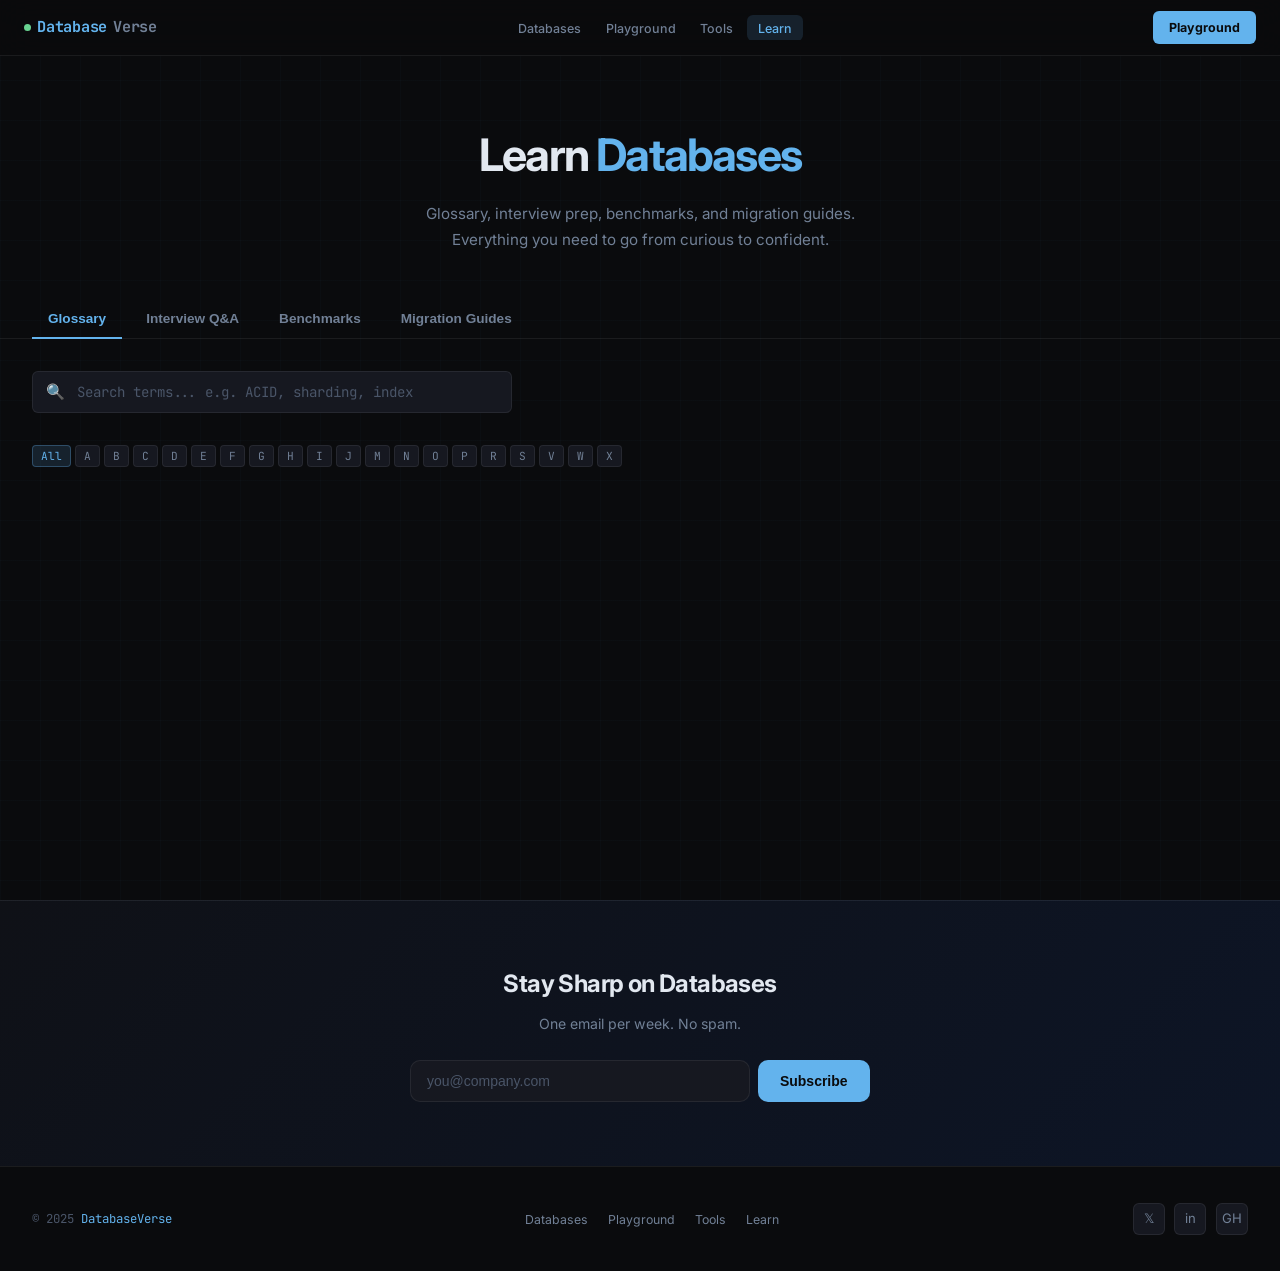
==== learn.html @ c9fce203 "New updates to Database verse" ====
<!DOCTYPE html>
<html lang="en">
<head>
<meta charset="UTF-8" />
<meta name="viewport" content="width=device-width, initial-scale=1.0" />
<title>Database Glossary, Interview Prep, Benchmarks & Migration Guides — DatabaseVerse</title>
<meta name="description" content="Master database concepts with 30+ glossary terms, 15 interview Q&As from easy to hard, live performance benchmarks, and step-by-step migration guides between databases." />
<meta name="robots" content="index, follow" />
<link rel="canonical" href="https://www.databaseverse.com/learn.html" />
<link rel="preconnect" href="https://fonts.googleapis.com" />
<link rel="preconnect" href="https://fonts.gstatic.com" crossorigin />
<link href="https://fonts.googleapis.com/css2?family=JetBrains+Mono:wght@400;500;700&family=Inter:wght@300;400;500;600;700&display=swap" rel="stylesheet" />
<link rel="stylesheet" href="css/base.css" />
<link rel="stylesheet" href="css/learn.css" />
<style>
  .skip-link{position:absolute;left:-9999px;top:0;z-index:999;background:var(--cyan);color:var(--bg);padding:.5rem 1rem;border-radius:0 0 8px 0;font-size:.85rem;font-weight:600;}
  .skip-link:focus{left:0;}
</style>
</head>
<body>

<a href="#main-content" class="skip-link">Skip to main content</a>
<nav class="site-nav" aria-label="Main navigation">
  <a class="nav-logo" href="index.html"><span class="logo-dot"></span>Database<span>Verse</span></a>
  <ul class="nav-pages" id="navPages">
    <li><a href="index.html">Databases</a></li>
    <li><a href="playground.html">Playground</a></li>
    <li><a href="tools.html">Tools</a></li>
    <li><a href="learn.html" class="active">Learn</a></li>
  </ul>
  <div class="nav-right">
    <a href="playground.html" class="nav-cta">Playground</a>
    <button class="nav-toggle" id="navToggle" aria-label="Toggle navigation" aria-expanded="false">&#9776;</button>
  </div>
</nav>

<div class="page-wrap" id="main-content">

  <div class="learn-hero">
    <h1>Learn <span style="color:var(--cyan)">Databases</span></h1>
    <p>Glossary, interview prep, benchmarks, and migration guides. Everything you need to go from curious to confident.</p>
  </div>

  <!-- TABS -->
  <div class="learn-tabs" role="tablist">
    <button class="learn-tab active" data-section="section-glossary"   role="tab">Glossary</button>
    <button class="learn-tab"        data-section="section-iqa"        role="tab">Interview Q&amp;A</button>
    <button class="learn-tab"        data-section="section-benchmarks" role="tab">Benchmarks</button>
    <button class="learn-tab"        data-section="section-migration"  role="tab">Migration Guides</button>
  </div>

  <!-- ═══════════════════════ GLOSSARY ═══════════════════════ -->
  <section class="learn-section active" id="section-glossary" role="tabpanel">
    <div class="glossary-search-bar">
      <span class="glossary-search-icon">&#128269;</span>
      <input type="text" id="glossarySearch" placeholder="Search terms... e.g. ACID, sharding, index" />
    </div>
    <div class="glossary-alpha-nav">
      <button class="alpha-btn active" data-letter="All">All</button>
      <button class="alpha-btn" data-letter="A">A</button>
      <button class="alpha-btn" data-letter="B">B</button>
      <button class="alpha-btn" data-letter="C">C</button>
      <button class="alpha-btn" data-letter="D">D</button>
      <button class="alpha-btn" data-letter="E">E</button>
      <button class="alpha-btn" data-letter="F">F</button>
      <button class="alpha-btn" data-letter="G">G</button>
      <button class="alpha-btn" data-letter="H">H</button>
      <button class="alpha-btn" data-letter="I">I</button>
      <button class="alpha-btn" data-letter="J">J</button>
      <button class="alpha-btn" data-letter="M">M</button>
      <button class="alpha-btn" data-letter="N">N</button>
      <button class="alpha-btn" data-letter="O">O</button>
      <button class="alpha-btn" data-letter="P">P</button>
      <button class="alpha-btn" data-letter="R">R</button>
      <button class="alpha-btn" data-letter="S">S</button>
      <button class="alpha-btn" data-letter="V">V</button>
      <button class="alpha-btn" data-letter="W">W</button>
      <button class="alpha-btn" data-letter="X">X</button>
    </div>
    <div class="glossary-grid" id="glossaryGrid"></div>
  </section>

  <!-- ═══════════════════════ INTERVIEW Q&A ═══════════════════════ -->
  <section class="learn-section" id="section-iqa" role="tabpanel">
    <div class="iqa-toolbar">
      <div class="iqa-filters">
        <button class="iqa-filter active" data-filter="All">All</button>
        <button class="iqa-filter" data-filter="Easy">Easy</button>
        <button class="iqa-filter" data-filter="Medium">Medium</button>
        <button class="iqa-filter" data-filter="Hard">Hard</button>
      </div>
      <input type="text" class="iqa-search" id="iqaSearch" placeholder="Search questions..." />
      <span style="font-family:var(--mono);font-size:.72rem;color:var(--text-muted);margin-left:auto">Click question to expand</span>
    </div>
    <div class="iqa-grid" id="iqaGrid"></div>
  </section>

  <!-- ═══════════════════════ BENCHMARKS ═══════════════════════ -->
  <section class="learn-section" id="section-benchmarks" role="tabpanel">
    <p class="section-subtitle" style="margin-bottom:2rem">
      Representative performance benchmarks on equivalent hardware. Numbers reflect typical production workloads — always benchmark your specific access patterns.
    </p>
    <div class="bench-grid" id="benchGrid"></div>
  </section>

  <!-- ═══════════════════════ MIGRATION GUIDES ═══════════════════════ -->
  <section class="learn-section" id="section-migration" role="tabpanel">
    <p class="section-subtitle" style="margin-bottom:2rem">
      Step-by-step migration paths between popular databases. Difficulty ratings reflect schema and query translation complexity, not data volume.
    </p>
    <div class="migration-grid" id="migrationGrid"></div>
  </section>

</div><!-- /page-wrap -->

<!-- FOOTER -->
<div class="newsletter-strip">
  <h2>Stay Sharp on Databases</h2>
  <p>One email per week. No spam.</p>
  <div class="newsletter-form">
    <input type="email" placeholder="you@company.com" aria-label="Email" />
    <button type="button">Subscribe</button>
  </div>
</div>
<footer class="site-footer">
  <div class="footer-left">© 2025 <a href="index.html">DatabaseVerse</a></div>
  <ul class="footer-center">
    <li><a href="index.html">Databases</a></li>
    <li><a href="playground.html">Playground</a></li>
    <li><a href="tools.html">Tools</a></li>
    <li><a href="learn.html">Learn</a></li>
  </ul>
  <div class="footer-socials">
    <a href="https://x.com/dhanushbangady" target="_blank" rel="noopener">𝕏</a>
    <a href="https://www.linkedin.com/in/dhanush-kumar-609387221/" target="_blank" rel="noopener">in</a>
    <a href="https://github.com/DHANUSHKUMAR-19" target="_blank" rel="noopener">GH</a>
  </div>
</footer>
<div id="toast"><span class="toast-icon">&#10003;</span><span class="toast-msg"></span></div>

<script type="module">
import { initNav, initNewsletter } from './js/nav.js';
import { initLearn } from './js/learn.js';
initNav();
initNewsletter();
initLearn();
</script>
</body>
</html>
---- css/base.css ----
/* ============================================================
   DatabaseVerse — base.css
   Tokens · Reset · Nav · Footer · Shared utilities
   ============================================================ */

/* ── TOKENS ── */
:root {
  --bg:         #0a0b0d;
  --bg2:        #0f1117;
  --bg3:        #161820;
  --bg4:        #1c1f2b;
  --border:     rgba(255,255,255,0.07);
  --border-hi:  rgba(99,179,237,0.30);
  --cyan:       #63b3ed;
  --cyan-dim:   #3a7bd5;
  --cyan-glow:  rgba(99,179,237,0.14);
  --green:      #68d391;
  --purple:     #b794f4;
  --orange:     #f6ad55;
  --red:        #fc8181;
  --yellow:     #ecc94b;
  --teal:       #4fd1c5;
  --text:       #e2e8f0;
  --text-dim:   #718096;
  --text-muted: #4a5568;
  --mono:       'JetBrains Mono', monospace;
  --sans:       'Inter', sans-serif;
  --r-sm:       6px;
  --r-md:       10px;
  --r-lg:       12px;
  --r-xl:       16px;
  --t:          0.18s ease;
  --nav-h:      56px;
}

*,*::before,*::after { box-sizing:border-box; margin:0; padding:0; }
html { scroll-behavior:smooth; font-size:16px; }

body {
  background:var(--bg);
  color:var(--text);
  font-family:var(--sans);
  line-height:1.6;
  overflow-x:hidden;
  min-height:100vh;
}

body::before {
  content:'';
  position:fixed; inset:0; z-index:0; pointer-events:none;
  background-image:
    linear-gradient(rgba(99,179,237,0.022) 1px, transparent 1px),
    linear-gradient(90deg,rgba(99,179,237,0.022) 1px, transparent 1px);
  background-size:40px 40px;
}

/* Scrollbar */
::-webkit-scrollbar              { width:5px; height:5px; }
::-webkit-scrollbar-track        { background:var(--bg); }
::-webkit-scrollbar-thumb        { background:var(--bg4); border-radius:3px; }
::-webkit-scrollbar-thumb:hover  { background:var(--text-muted); }

/* Focus ring */
:focus-visible { outline:2px solid var(--cyan); outline-offset:3px; border-radius:var(--r-sm); }

/* ── NAV ── */
nav.site-nav {
  position:fixed; top:0; left:0; right:0; z-index:200;
  height:var(--nav-h);
  background:rgba(10,11,13,0.90);
  backdrop-filter:blur(16px);
  -webkit-backdrop-filter:blur(16px);
  border-bottom:1px solid var(--border);
  display:flex; align-items:center; justify-content:space-between;
  padding:0 1.5rem;
  gap:1rem;
}

.nav-logo {
  font-family:var(--mono); font-size:0.95rem; font-weight:700;
  color:var(--cyan); letter-spacing:-0.02em; text-decoration:none;
  flex-shrink:0; display:flex; align-items:center; gap:0.4rem;
}
.nav-logo span { color:var(--text-dim); }
.nav-logo .logo-dot { width:7px; height:7px; background:var(--green); border-radius:50%; animation:pulse-dot 2s infinite; }

@keyframes pulse-dot {
  0%,100% { opacity:1; box-shadow:0 0 0 0 rgba(104,211,145,0.5); }
  50%      { opacity:0.7; box-shadow:0 0 0 5px rgba(104,211,145,0); }
}

.nav-pages {
  display:flex; gap:0.15rem; list-style:none;
  overflow-x:auto; scrollbar-width:none;
}
.nav-pages::-webkit-scrollbar { display:none; }

.nav-pages a {
  color:var(--text-dim); text-decoration:none;
  font-size:0.78rem; font-weight:500;
  padding:0.35rem 0.7rem; border-radius:var(--r-sm);
  transition:color var(--t), background var(--t);
  white-space:nowrap;
}
.nav-pages a:hover     { color:var(--text); background:var(--bg3); }
.nav-pages a.active    { color:var(--cyan); background:var(--cyan-glow); }

.nav-right { display:flex; gap:0.5rem; align-items:center; flex-shrink:0; }

.nav-cta {
  background:var(--cyan); color:var(--bg); border:none;
  border-radius:var(--r-sm); padding:0.38rem 1rem;
  font-size:0.78rem; font-weight:700; cursor:pointer;
  text-decoration:none; white-space:nowrap;
  transition:background var(--t);
}
.nav-cta:hover { background:#90cdf4; }

.nav-toggle {
  display:none; background:none;
  border:1px solid var(--border); border-radius:var(--r-sm);
  color:var(--text-dim); padding:0.35rem 0.55rem;
  cursor:pointer; font-size:1rem; line-height:1;
}

/* Mobile nav */
@media(max-width:900px) {
  .nav-pages {
    display:none; flex-direction:column;
    position:absolute; top:var(--nav-h); left:0; right:0;
    background:var(--bg2); border-bottom:1px solid var(--border);
    padding:0.75rem 1rem; gap:0.2rem; z-index:199;
  }
  .nav-pages.open { display:flex; }
  .nav-toggle { display:flex; }
}

/* ── PAGE WRAPPER ── */
.page-wrap {
  position:relative; z-index:1;
  padding-top:var(--nav-h);
  min-height:100vh;
}

/* ── SECTION SCAFFOLDING ── */
.section-outer {
  position:relative; z-index:1;
  padding:5rem 2rem;
  max-width:1280px;
  margin:0 auto;
}

.section-outer.full-bleed {
  max-width:none; padding-left:0; padding-right:0;
}

.section-outer.alt-bg {
  background:var(--bg2);
  border-top:1px solid var(--border);
  border-bottom:1px solid var(--border);
  max-width:none; padding-left:2rem; padding-right:2rem;
}
.section-outer.alt-bg .inner { max-width:1280px; margin:0 auto; }

.section-header {
  display:flex; align-items:baseline; gap:1rem;
  margin-bottom:2.5rem; flex-wrap:wrap;
}

.section-eyebrow {
  font-family:var(--mono); font-size:0.66rem;
  color:var(--cyan); letter-spacing:0.12em; text-transform:uppercase;
  background:var(--cyan-glow); border:1px solid var(--border-hi);
  padding:0.18rem 0.6rem; border-radius:4px; flex-shrink:0;
}

.section-title {
  font-size:1.55rem; font-weight:700;
  letter-spacing:-0.025em; line-height:1.2;
}

.section-subtitle {
  font-size:0.85rem; color:var(--text-dim);
  line-height:1.65; margin-top:-1.5rem; margin-bottom:0;
}

.section-count {
  font-family:var(--mono); font-size:0.76rem;
  color:var(--text-muted); margin-left:auto;
}

.section-divider {
  position:relative; z-index:1;
  height:1px; background:var(--border); margin:0 2rem;
}

/* ── SHARED BUTTON STYLES ── */
.btn {
  display:inline-flex; align-items:center; justify-content:center;
  gap:0.4rem; border:none; border-radius:var(--r-sm);
  cursor:pointer; text-decoration:none; white-space:nowrap;
  font-family:var(--sans); font-weight:600;
  transition:all var(--t);
}
.btn-sm  { font-size:0.76rem; padding:0.35rem 0.8rem; }
.btn-md  { font-size:0.85rem; padding:0.55rem 1.1rem; }
.btn-lg  { font-size:0.95rem; padding:0.7rem 1.5rem; }

.btn-cyan    { background:var(--cyan);  color:var(--bg); }
.btn-cyan:hover { background:#90cdf4; }
.btn-green   { background:var(--green); color:var(--bg); }
.btn-green:hover { background:#9ae6b4; }
.btn-ghost   { background:var(--bg3);  color:var(--text-dim); border:1px solid var(--border); }
.btn-ghost:hover { border-color:var(--border-hi); color:var(--cyan); }
.btn-danger  { background:none; color:var(--text-muted); border:1px solid var(--border); }
.btn-danger:hover { color:var(--red); border-color:var(--red); }

/* ── SHARED INPUT STYLES ── */
.field-input, .field-select, .field-textarea {
  width:100%;
  background:var(--bg3); border:1px solid var(--border);
  border-radius:var(--r-sm); padding:0.6rem 0.85rem;
  font-size:0.84rem; font-family:var(--mono);
  color:var(--text); outline:none;
  transition:border-color var(--t), box-shadow var(--t);
  appearance:none;
}
.field-input:focus,
.field-select:focus,
.field-textarea:focus {
  border-color:var(--cyan-dim);
  box-shadow:0 0 0 3px var(--cyan-glow);
}
.field-input::placeholder,
.field-textarea::placeholder { color:var(--text-muted); }
.field-label {
  display:block; font-size:0.74rem;
  color:var(--text-dim); margin-bottom:0.3rem;
  font-family:var(--mono); letter-spacing:0.03em;
}

/* ── SYNTAX TOKENS (shared) ── */
.kw  { color:#b794f4; }
.fn  { color:#63b3ed; }
.str { color:#68d391; }
.num { color:#f6ad55; }
.cm  { color:#4a5568; }
.key { color:#fc8181; }
.op  { color:#a0aec0; }
.tp  { color:#4fd1c5; }

/* ── BADGE VARIANTS ── */
.badge {
  display:inline-block; font-family:var(--mono);
  font-size:0.6rem; padding:0.15rem 0.5rem;
  border-radius:4px; font-weight:600;
  letter-spacing:0.04em; text-transform:uppercase;
}
.badge-sql        { background:rgba(104,211,145,0.12); color:var(--green); }
.badge-nosql      { background:rgba(183,148,244,0.12); color:var(--purple); }
.badge-graph      { background:rgba(246,173,85,0.12);  color:var(--orange); }
.badge-vector     { background:rgba(99,179,237,0.12);  color:var(--cyan); }
.badge-timeseries { background:rgba(252,129,129,0.12); color:var(--red); }
.badge-newsql     { background:rgba(79,209,197,0.12);  color:var(--teal); }
.badge-embedded   { background:rgba(236,201,75,0.12);  color:var(--yellow); }
.badge-easy       { background:rgba(104,211,145,0.12); color:var(--green); }
.badge-med        { background:rgba(246,173,85,0.12);  color:var(--orange); }
.badge-hard       { background:rgba(252,129,129,0.12); color:var(--red); }

/* ── CODE PANE ── */
.code-pane {
  background:var(--bg); border:1px solid var(--border);
  border-radius:var(--r-lg); overflow:hidden;
}
.code-pane-header {
  display:flex; align-items:center; justify-content:space-between;
  padding:0.5rem 0.9rem;
  background:var(--bg3); border-bottom:1px solid var(--border);
}
.code-pane-lang {
  font-family:var(--mono); font-size:0.62rem;
  color:var(--text-muted); text-transform:uppercase; letter-spacing:0.06em;
}
.code-pane-copy {
  background:none; border:none; color:var(--text-muted);
  font-size:0.65rem; cursor:pointer; font-family:var(--mono);
  padding:0.1rem 0.35rem; border-radius:3px;
  transition:color var(--t), background var(--t);
}
.code-pane-copy:hover { color:var(--cyan); background:var(--bg4); }
.code-pane-body {
  padding:0.85rem 1rem; font-family:var(--mono);
  font-size:0.76rem; line-height:1.75; overflow-x:auto;
  white-space:pre; color:var(--text);
}

/* ── TOAST ── */
#toast {
  position:fixed; bottom:1.5rem; right:1.5rem; z-index:500;
  background:var(--bg3); border:1px solid var(--border-hi);
  border-radius:var(--r-md); padding:0.65rem 1.1rem;
  font-family:var(--mono); font-size:0.78rem; color:var(--cyan);
  display:flex; align-items:center; gap:0.5rem;
  opacity:0; transform:translateY(8px);
  transition:opacity 0.2s, transform 0.2s;
  pointer-events:none;
}
#toast.show { opacity:1; transform:translateY(0); }

/* ── FOOTER ── */
footer.site-footer {
  position:relative; z-index:1;
  background:var(--bg); border-top:1px solid var(--border);
  padding:2.25rem 2rem;
  display:flex; align-items:center;
  justify-content:space-between; flex-wrap:wrap; gap:1.25rem;
}
.footer-left { font-size:0.77rem; color:var(--text-muted); font-family:var(--mono); }
.footer-left a { color:var(--cyan); text-decoration:none; }
.footer-center {
  display:flex; gap:1.25rem; flex-wrap:wrap;
  list-style:none; justify-content:center;
}
.footer-center a {
  font-size:0.77rem; color:var(--text-dim);
  text-decoration:none; transition:color var(--t);
}
.footer-center a:hover { color:var(--cyan); }
.footer-socials { display:flex; gap:0.6rem; }
.footer-socials a {
  width:32px; height:32px;
  background:var(--bg3); border:1px solid var(--border);
  border-radius:var(--r-sm);
  display:flex; align-items:center; justify-content:center;
  text-decoration:none; font-size:0.82rem; color:var(--text-dim);
  transition:border-color var(--t), color var(--t), background var(--t);
}
.footer-socials a:hover { border-color:var(--border-hi); color:var(--cyan); background:var(--bg4); }

/* ── NEWSLETTER STRIP ── */
.newsletter-strip {
  position:relative; z-index:1;
  background:linear-gradient(135deg, var(--bg2) 0%, #0d1526 100%);
  border-top:1px solid var(--border);
  padding:4rem 2rem; text-align:center;
}
.newsletter-strip h2 { font-size:1.5rem; font-weight:700; letter-spacing:-0.025em; margin-bottom:0.6rem; }
.newsletter-strip p  { color:var(--text-dim); font-size:0.88rem; margin-bottom:1.5rem; }
.newsletter-form {
  display:flex; gap:0.5rem; max-width:460px; margin:0 auto;
}
.newsletter-form input {
  flex:1; background:var(--bg3); border:1px solid var(--border);
  border-radius:var(--r-md); padding:0.75rem 1rem;
  font-size:0.875rem; color:var(--text); outline:none;
  transition:border-color var(--t);
}
.newsletter-form input:focus { border-color:var(--cyan-dim); }
.newsletter-form input::placeholder { color:var(--text-muted); }
.newsletter-form button {
  background:var(--cyan); color:var(--bg); border:none;
  border-radius:var(--r-md); padding:0.75rem 1.4rem;
  font-size:0.875rem; font-weight:700; cursor:pointer;
  transition:background var(--t); white-space:nowrap;
}
.newsletter-form button:hover { background:#90cdf4; }

/* ── STAT STRIP ── */
.stats-strip {
  position:relative; z-index:1;
  display:flex; justify-content:center; flex-wrap:wrap;
  gap:2.5rem; padding:2rem;
  border-top:1px solid var(--border);
  border-bottom:1px solid var(--border);
  background:var(--bg2);
}
.stat { text-align:center; }
.stat-num {
  display:block; font-family:var(--mono);
  font-size:1.75rem; font-weight:700; color:var(--cyan); line-height:1.1;
}
.stat-label {
  font-size:0.7rem; color:var(--text-dim);
  letter-spacing:0.07em; text-transform:uppercase; margin-top:0.2rem;
}

/* ── MISC UTILITIES ── */
.hidden        { display:none !important; }
.text-cyan     { color:var(--cyan); }
.text-green    { color:var(--green); }
.text-dim      { color:var(--text-dim); }
.text-muted    { color:var(--text-muted); }
.font-mono     { font-family:var(--mono); }
.flex-center   { display:flex; align-items:center; justify-content:center; }
.gap-sm        { gap:0.5rem; }
.gap-md        { gap:1rem; }
.mt-sm         { margin-top:0.75rem; }
.mt-md         { margin-top:1.5rem; }

@media(max-width:600px) {
  .newsletter-form { flex-direction:column; }
  footer.site-footer { flex-direction:column; align-items:flex-start; }
}
---- css/learn.css ----
/* ============================================================
   DatabaseVerse — learn.css
   Glossary · Interview Q&A · Benchmarks · Migration Guides
   ============================================================ */

/* ── LEARN HERO ── */
.learn-hero { padding:4rem 2rem 3rem; text-align:center; }
.learn-hero h1 { font-size:clamp(1.8rem,3.5vw,2.8rem); font-weight:700; letter-spacing:-0.04em; margin-bottom:0.6rem; }
.learn-hero p  { font-size:0.95rem; color:var(--text-dim); max-width:500px; margin:0 auto; line-height:1.7; }

/* ── LEARN TABS ── */
.learn-tabs {
  display:flex; gap:0.5rem; padding:0 2rem;
  max-width:1280px; margin:0 auto 2rem; flex-wrap:wrap;
  border-bottom:1px solid var(--border); padding-bottom:0;
}
.learn-tab {
  background:none; border:none; border-bottom:2px solid transparent;
  padding:0.65rem 1rem; font-size:0.85rem; font-weight:600;
  color:var(--text-dim); cursor:pointer; transition:all var(--t);
  margin-bottom:-1px;
}
.learn-tab:hover  { color:var(--text); }
.learn-tab.active { color:var(--cyan); border-bottom-color:var(--cyan); }

/* ── LEARN SECTIONS ── */
.learn-section { display:none; max-width:1280px; margin:0 auto; padding:0 2rem 5rem; }
.learn-section.active { display:block; }

/* ── GLOSSARY ── */
.glossary-search-bar {
  position:relative; max-width:480px; margin-bottom:2rem;
}
.glossary-search-bar input {
  width:100%; background:var(--bg3); border:1px solid var(--border);
  border-radius:var(--r-sm); padding:0.7rem 1rem 0.7rem 2.75rem;
  font-size:0.88rem; font-family:var(--mono); color:var(--text);
  outline:none; transition:border-color var(--t);
}
.glossary-search-bar input:focus { border-color:var(--cyan-dim); }
.glossary-search-bar input::placeholder { color:var(--text-muted); }
.glossary-search-icon { position:absolute; left:0.9rem; top:50%; transform:translateY(-50%); color:var(--text-muted); font-size:0.95rem; pointer-events:none; }

.glossary-alpha-nav { display:flex; gap:0.25rem; flex-wrap:wrap; margin-bottom:1.5rem; }
.alpha-btn {
  background:var(--bg3); border:1px solid var(--border);
  border-radius:4px; padding:0.2rem 0.5rem;
  font-family:var(--mono); font-size:0.7rem; color:var(--text-dim);
  cursor:pointer; transition:all var(--t);
}
.alpha-btn:hover, .alpha-btn.active { border-color:var(--border-hi); color:var(--cyan); background:var(--cyan-glow); }

.glossary-grid { display:grid; grid-template-columns:repeat(2,1fr); gap:1rem; }
.gterm {
  background:var(--bg2); border:1px solid var(--border);
  border-radius:var(--r-md); padding:1.25rem;
  transition:border-color var(--t); cursor:default;
}
.gterm:hover { border-color:var(--border-hi); }
.gterm-word  { font-family:var(--mono); font-size:0.84rem; font-weight:700; color:var(--cyan); margin-bottom:0.35rem; }
.gterm-def   { font-size:0.81rem; color:var(--text-dim); line-height:1.7; }
.gterm-tags  { display:flex; gap:0.35rem; margin-top:0.65rem; flex-wrap:wrap; }
.gterm-tag   { background:var(--bg3); border-radius:4px; padding:0.12rem 0.4rem; font-size:0.6rem; color:var(--text-muted); font-family:var(--mono); }

/* ── INTERVIEW Q&A ── */
.iqa-toolbar { display:flex; align-items:center; gap:0.75rem; margin-bottom:1.5rem; flex-wrap:wrap; }
.iqa-filters { display:flex; gap:0.4rem; flex-wrap:wrap; }
.iqa-filter {
  background:var(--bg3); border:1px solid var(--border);
  border-radius:var(--r-sm); padding:0.3rem 0.8rem;
  font-size:0.74rem; font-family:var(--mono); color:var(--text-dim);
  cursor:pointer; transition:all var(--t); user-select:none;
}
.iqa-filter.active, .iqa-filter:hover { border-color:var(--border-hi); color:var(--cyan); background:var(--cyan-glow); }
.iqa-search {
  background:var(--bg3); border:1px solid var(--border);
  border-radius:var(--r-sm); padding:0.3rem 0.8rem;
  font-size:0.82rem; font-family:var(--mono); color:var(--text);
  outline:none; transition:border-color var(--t); width:220px;
}
.iqa-search:focus { border-color:var(--cyan-dim); }
.iqa-search::placeholder { color:var(--text-muted); }

.iqa-grid { display:grid; grid-template-columns:repeat(2,1fr); gap:1rem; }

.iqa-card {
  background:var(--bg2); border:1px solid var(--border);
  border-radius:var(--r-md); overflow:hidden; transition:border-color var(--t);
}
.iqa-card:hover  { border-color:var(--border-hi); }
.iqa-q {
  padding:1rem 1.25rem; font-size:0.86rem; font-weight:600;
  cursor:pointer; display:flex; align-items:flex-start; gap:0.65rem; line-height:1.5;
}
.iqa-num {
  font-family:var(--mono); font-size:0.62rem; color:var(--cyan);
  background:var(--cyan-glow); border:1px solid var(--border-hi);
  border-radius:3px; padding:0.12rem 0.4rem; flex-shrink:0; margin-top:0.15rem;
}
.iqa-chevron { margin-left:auto; color:var(--text-muted); font-size:0.75rem; flex-shrink:0; transition:transform var(--t); }
.iqa-card.open .iqa-chevron { transform:rotate(180deg); }
.iqa-a {
  display:none; padding:0 1.25rem 1rem;
  font-size:0.8rem; color:var(--text-dim); line-height:1.75;
  border-top:1px solid var(--border); padding-top:0.85rem;
}
.iqa-card.open .iqa-a { display:block; }
.iqa-card.hidden { display:none; }

/* ── BENCHMARKS ── */
.bench-controls { display:flex; gap:0.5rem; margin-bottom:2rem; flex-wrap:wrap; align-items:center; }
.bench-toggle {
  background:var(--bg3); border:1px solid var(--border);
  border-radius:var(--r-sm); padding:0.35rem 0.8rem;
  font-size:0.76rem; font-family:var(--mono); color:var(--text-dim);
  cursor:pointer; transition:all var(--t);
}
.bench-toggle.active { border-color:var(--border-hi); color:var(--cyan); background:var(--cyan-glow); }

.bench-grid { display:grid; grid-template-columns:1fr 1fr; gap:1.5rem; }
.bench-card { background:var(--bg2); border:1px solid var(--border); border-radius:var(--r-lg); padding:1.5rem; }
.bench-card-title { font-size:0.9rem; font-weight:600; margin-bottom:0.3rem; }
.bench-card-desc  { font-size:0.76rem; color:var(--text-dim); margin-bottom:1.25rem; line-height:1.5; }
.bench-bar-group  { display:flex; flex-direction:column; gap:0.6rem; }
.bench-row { display:flex; align-items:center; gap:0.75rem; }
.bench-label { font-family:var(--mono); font-size:0.68rem; color:var(--text-dim); width:130px; flex-shrink:0; }
.bench-bar-wrap { flex:1; background:var(--bg3); border-radius:100px; height:8px; overflow:hidden; }
.bench-bar {
  height:100%; border-radius:100px; background:var(--cyan);
  width:0%; transition:width 1.1s cubic-bezier(0.22,1,0.36,1);
}
.bench-val { font-family:var(--mono); font-size:0.67rem; color:var(--text-muted); width:80px; text-align:right; flex-shrink:0; }

/* ── MIGRATION GUIDES ── */
.migration-grid { display:grid; grid-template-columns:repeat(2,1fr); gap:1.25rem; }
.migration-card {
  background:var(--bg2); border:1px solid var(--border);
  border-radius:var(--r-lg); overflow:hidden;
  transition:border-color var(--t), transform var(--t);
}
.migration-card:hover { border-color:var(--border-hi); transform:translateY(-2px); }
.migration-header {
  padding:1.25rem; display:flex; align-items:center; gap:0.75rem;
  border-bottom:1px solid var(--border);
}
.migration-arrow { font-size:1.25rem; color:var(--text-muted); }
.migration-dbs   { font-size:0.95rem; font-weight:600; }
.migration-diff  { font-family:var(--mono); font-size:0.65rem; padding:0.15rem 0.45rem; border-radius:4px; margin-left:auto; flex-shrink:0; }
.diff-easy   { background:rgba(104,211,145,0.12); color:var(--green); }
.diff-medium { background:rgba(246,173,85,0.12);  color:var(--orange); }
.diff-hard   { background:rgba(252,129,129,0.12); color:var(--red); }

.migration-body { padding:1.25rem; }
.migration-steps { display:flex; flex-direction:column; gap:0.5rem; }
.migration-step {
  display:flex; gap:0.65rem; align-items:flex-start;
  font-size:0.8rem; color:var(--text-dim); line-height:1.5;
}
.step-num {
  font-family:var(--mono); font-size:0.65rem; color:var(--cyan);
  background:var(--cyan-glow); border:1px solid var(--border-hi);
  border-radius:50%; width:20px; height:20px; min-width:20px;
  display:flex; align-items:center; justify-content:center; margin-top:0.1rem;
}
.migration-cmd {
  background:var(--bg); border:1px solid var(--border);
  border-radius:4px; padding:0.2rem 0.5rem;
  font-family:var(--mono); font-size:0.72rem; color:var(--green);
  margin-top:0.35rem;
}

/* ── RESPONSIVE ── */
@media(max-width:900px) {
  .glossary-grid    { grid-template-columns:1fr; }
  .iqa-grid         { grid-template-columns:1fr; }
  .bench-grid       { grid-template-columns:1fr; }
  .migration-grid   { grid-template-columns:1fr; }
}
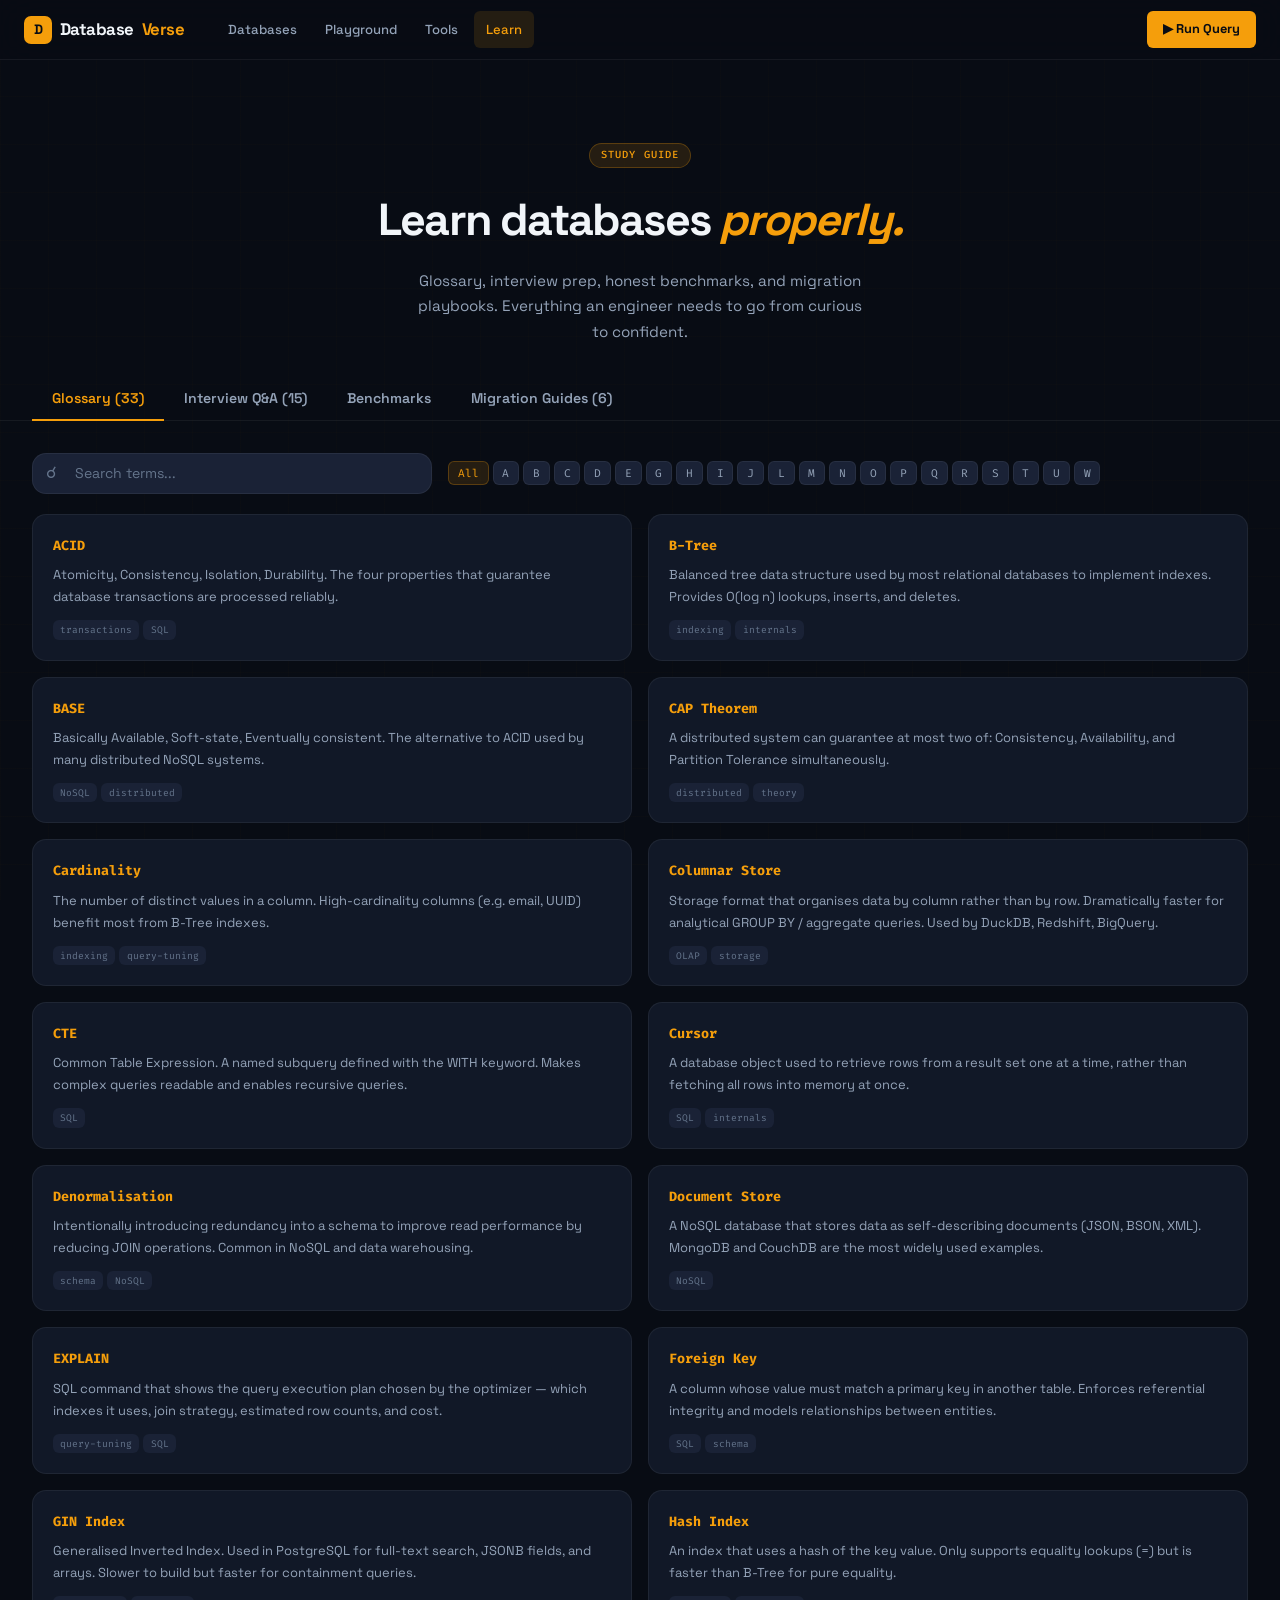
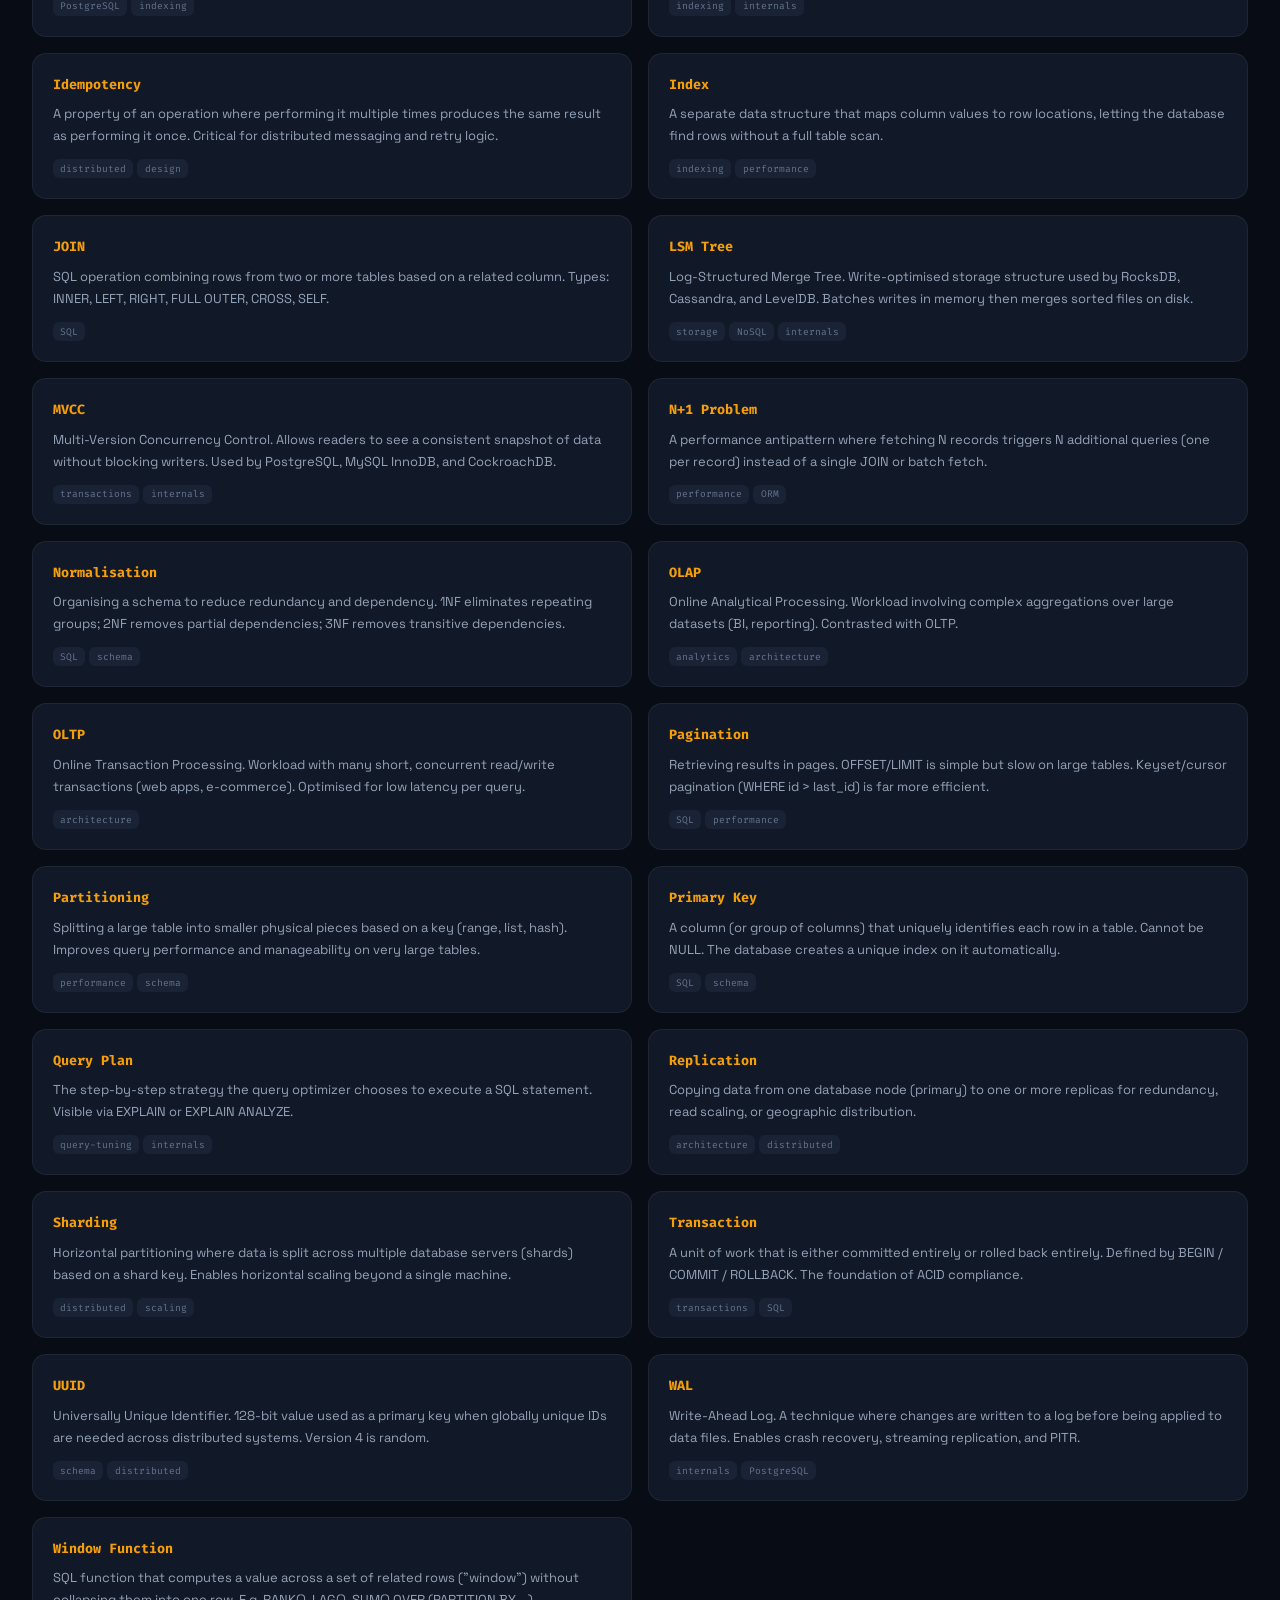
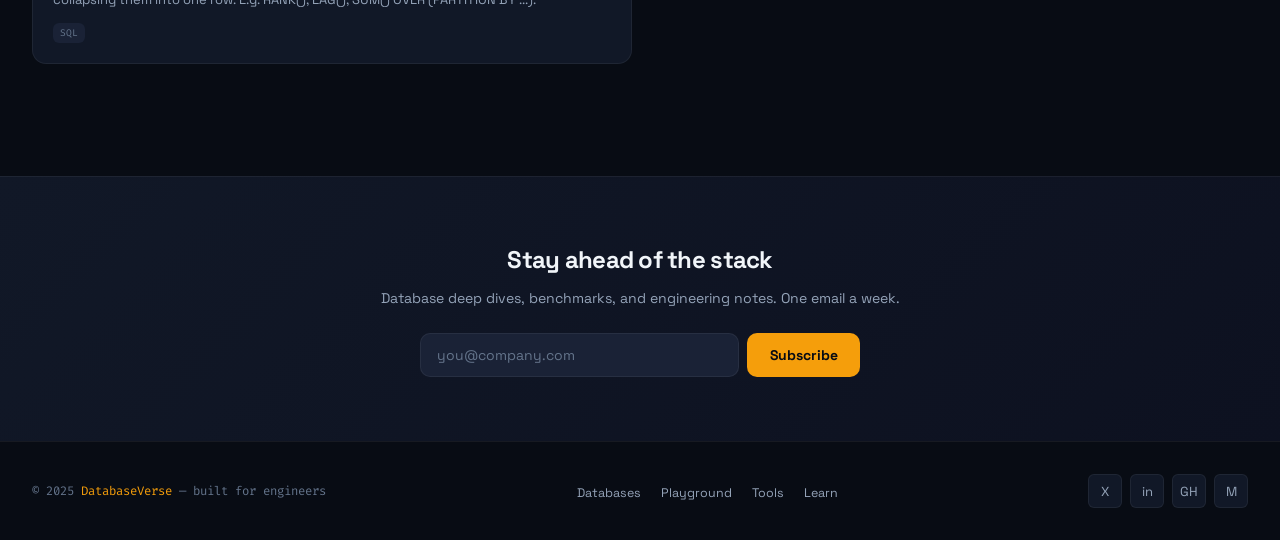
==== commit 31d81d19: "new website" ====
--- a/learn.html
+++ b/learn.html
@@ -1,149 +1,157 @@
 <!DOCTYPE html>
 <html lang="en">
 <head>
-<meta charset="UTF-8" />
-<meta name="viewport" content="width=device-width, initial-scale=1.0" />
-<title>Database Glossary, Interview Prep, Benchmarks & Migration Guides — DatabaseVerse</title>
-<meta name="description" content="Master database concepts with 30+ glossary terms, 15 interview Q&As from easy to hard, live performance benchmarks, and step-by-step migration guides between databases." />
-<meta name="robots" content="index, follow" />
-<link rel="canonical" href="https://www.databaseverse.com/learn.html" />
-<link rel="preconnect" href="https://fonts.googleapis.com" />
-<link rel="preconnect" href="https://fonts.gstatic.com" crossorigin />
-<link href="https://fonts.googleapis.com/css2?family=JetBrains+Mono:wght@400;500;700&family=Inter:wght@300;400;500;600;700&display=swap" rel="stylesheet" />
-<link rel="stylesheet" href="css/base.css" />
-<link rel="stylesheet" href="css/learn.css" />
-<style>
-  .skip-link{position:absolute;left:-9999px;top:0;z-index:999;background:var(--cyan);color:var(--bg);padding:.5rem 1rem;border-radius:0 0 8px 0;font-size:.85rem;font-weight:600;}
-  .skip-link:focus{left:0;}
-</style>
+  <meta charset="UTF-8" />
+  <meta name="viewport" content="width=device-width, initial-scale=1.0" />
+  <title>Learn Databases &mdash; Glossary, Interview Q&A, Benchmarks | DatabaseVerse</title>
+  <meta name="description" content="33-term database glossary, 15 interview questions from easy to hard, performance benchmarks across 6 databases, and 6 step-by-step migration guides." />
+  <link rel="canonical" href="https://www.databaseverse.com/learn.html" />
+  <link rel="icon" href="favicon.svg" type="image/svg+xml" />
+  <link rel="preconnect" href="https://fonts.googleapis.com" />
+  <link rel="preconnect" href="https://fonts.gstatic.com" crossorigin />
+  <link href="https://fonts.googleapis.com/css2?family=Space+Grotesk:wght@300;400;500;600;700&family=Fira+Code:wght@400;500;700&display=swap" rel="stylesheet" />
+  <link rel="stylesheet" href="css/base.css" />
+  <link rel="stylesheet" href="css/learn.css" />
 </head>
 <body>
 
-<a href="#main-content" class="skip-link">Skip to main content</a>
+<a href="#main-content" class="skip-link">Skip to content</a>
+
 <nav class="site-nav" aria-label="Main navigation">
-  <a class="nav-logo" href="index.html"><span class="logo-dot"></span>Database<span>Verse</span></a>
-  <ul class="nav-pages" id="navPages">
+  <a class="nav-logo" href="index.html">
+    <span class="logo-icon">D</span>
+    <span class="logo-text-main">Database</span><span class="logo-text-dim">Verse</span>
+  </a>
+  <ul class="nav-links" id="navLinks" role="list">
     <li><a href="index.html">Databases</a></li>
     <li><a href="playground.html">Playground</a></li>
     <li><a href="tools.html">Tools</a></li>
     <li><a href="learn.html" class="active">Learn</a></li>
   </ul>
   <div class="nav-right">
-    <a href="playground.html" class="nav-cta">Playground</a>
-    <button class="nav-toggle" id="navToggle" aria-label="Toggle navigation" aria-expanded="false">&#9776;</button>
+    <a href="playground.html" class="nav-pill">&#9654; Run Query</a>
+    <button class="nav-toggle" id="navToggle" aria-label="Toggle menu" aria-expanded="false">&#9776;</button>
   </div>
 </nav>
 
-<div class="page-wrap" id="main-content">
+<main class="page-wrap" id="main-content">
 
-  <div class="learn-hero">
-    <h1>Learn <span style="color:var(--cyan)">Databases</span></h1>
-    <p>Glossary, interview prep, benchmarks, and migration guides. Everything you need to go from curious to confident.</p>
+  <header class="learn-hero">
+    <span class="section-label">Study Guide</span>
+    <h1>Learn databases <em style="color:var(--amber)">properly.</em></h1>
+    <p>Glossary, interview prep, honest benchmarks, and migration playbooks. Everything an engineer needs to go from curious to confident.</p>
+  </header>
+
+  <!-- LEARN TABS -->
+  <div class="learn-tabs" role="tablist" aria-label="Learning sections">
+    <button class="learn-tab active" data-section="sec-glossary" role="tab" aria-selected="true">Glossary (33)</button>
+    <button class="learn-tab"        data-section="sec-iqa"      role="tab">Interview Q&amp;A (15)</button>
+    <button class="learn-tab"        data-section="sec-bench"    role="tab">Benchmarks</button>
+    <button class="learn-tab"        data-section="sec-migrate"  role="tab">Migration Guides (6)</button>
   </div>
 
-  <!-- TABS -->
-  <div class="learn-tabs" role="tablist">
-    <button class="learn-tab active" data-section="section-glossary"   role="tab">Glossary</button>
-    <button class="learn-tab"        data-section="section-iqa"        role="tab">Interview Q&amp;A</button>
-    <button class="learn-tab"        data-section="section-benchmarks" role="tab">Benchmarks</button>
-    <button class="learn-tab"        data-section="section-migration"  role="tab">Migration Guides</button>
-  </div>
-
-  <!-- ═══════════════════════ GLOSSARY ═══════════════════════ -->
-  <section class="learn-section active" id="section-glossary" role="tabpanel">
-    <div class="glossary-search-bar">
-      <span class="glossary-search-icon">&#128269;</span>
-      <input type="text" id="glossarySearch" placeholder="Search terms... e.g. ACID, sharding, index" />
+  <!-- GLOSSARY -->
+  <section class="learn-section active" id="sec-glossary" role="tabpanel" aria-label="Database glossary">
+    <div class="glossary-topbar">
+      <div class="glossary-search">
+        <span class="glossary-search-icon" aria-hidden="true">&#9740;</span>
+        <input type="search" id="glossarySearch" placeholder="Search terms..." aria-label="Search glossary" />
+      </div>
+      <div class="alpha-nav" role="group" aria-label="Filter by letter">
+        <button class="alpha-btn active" data-letter="">All</button>
+        <button class="alpha-btn" data-letter="A">A</button>
+        <button class="alpha-btn" data-letter="B">B</button>
+        <button class="alpha-btn" data-letter="C">C</button>
+        <button class="alpha-btn" data-letter="D">D</button>
+        <button class="alpha-btn" data-letter="E">E</button>
+        <button class="alpha-btn" data-letter="G">G</button>
+        <button class="alpha-btn" data-letter="H">H</button>
+        <button class="alpha-btn" data-letter="I">I</button>
+        <button class="alpha-btn" data-letter="J">J</button>
+        <button class="alpha-btn" data-letter="L">L</button>
+        <button class="alpha-btn" data-letter="M">M</button>
+        <button class="alpha-btn" data-letter="N">N</button>
+        <button class="alpha-btn" data-letter="O">O</button>
+        <button class="alpha-btn" data-letter="P">P</button>
+        <button class="alpha-btn" data-letter="Q">Q</button>
+        <button class="alpha-btn" data-letter="R">R</button>
+        <button class="alpha-btn" data-letter="S">S</button>
+        <button class="alpha-btn" data-letter="T">T</button>
+        <button class="alpha-btn" data-letter="U">U</button>
+        <button class="alpha-btn" data-letter="W">W</button>
+      </div>
     </div>
-    <div class="glossary-alpha-nav">
-      <button class="alpha-btn active" data-letter="All">All</button>
-      <button class="alpha-btn" data-letter="A">A</button>
-      <button class="alpha-btn" data-letter="B">B</button>
-      <button class="alpha-btn" data-letter="C">C</button>
-      <button class="alpha-btn" data-letter="D">D</button>
-      <button class="alpha-btn" data-letter="E">E</button>
-      <button class="alpha-btn" data-letter="F">F</button>
-      <button class="alpha-btn" data-letter="G">G</button>
-      <button class="alpha-btn" data-letter="H">H</button>
-      <button class="alpha-btn" data-letter="I">I</button>
-      <button class="alpha-btn" data-letter="J">J</button>
-      <button class="alpha-btn" data-letter="M">M</button>
-      <button class="alpha-btn" data-letter="N">N</button>
-      <button class="alpha-btn" data-letter="O">O</button>
-      <button class="alpha-btn" data-letter="P">P</button>
-      <button class="alpha-btn" data-letter="R">R</button>
-      <button class="alpha-btn" data-letter="S">S</button>
-      <button class="alpha-btn" data-letter="V">V</button>
-      <button class="alpha-btn" data-letter="W">W</button>
-      <button class="alpha-btn" data-letter="X">X</button>
-    </div>
-    <div class="glossary-grid" id="glossaryGrid"></div>
+    <div class="glossary-grid" id="glossaryGrid" aria-live="polite"></div>
   </section>
 
-  <!-- ═══════════════════════ INTERVIEW Q&A ═══════════════════════ -->
-  <section class="learn-section" id="section-iqa" role="tabpanel">
+  <!-- IQA -->
+  <section class="learn-section" id="sec-iqa" role="tabpanel" aria-label="Interview questions">
     <div class="iqa-toolbar">
-      <div class="iqa-filters">
-        <button class="iqa-filter active" data-filter="All">All</button>
-        <button class="iqa-filter" data-filter="Easy">Easy</button>
-        <button class="iqa-filter" data-filter="Medium">Medium</button>
-        <button class="iqa-filter" data-filter="Hard">Hard</button>
+      <div class="iqa-filters" role="group" aria-label="Filter by difficulty">
+        <button class="iqa-filter active" data-diff="">All (15)</button>
+        <button class="iqa-filter" data-diff="easy">Easy (5)</button>
+        <button class="iqa-filter" data-diff="medium">Medium (6)</button>
+        <button class="iqa-filter" data-diff="hard">Hard (4)</button>
       </div>
-      <input type="text" class="iqa-search" id="iqaSearch" placeholder="Search questions..." />
-      <span style="font-family:var(--mono);font-size:.72rem;color:var(--text-muted);margin-left:auto">Click question to expand</span>
+      <input class="iqa-search" id="iqaSearch" type="search" placeholder="Search questions..." aria-label="Search interview questions" />
     </div>
-    <div class="iqa-grid" id="iqaGrid"></div>
+    <div class="iqa-grid" id="iqaGrid" aria-live="polite"></div>
   </section>
 
-  <!-- ═══════════════════════ BENCHMARKS ═══════════════════════ -->
-  <section class="learn-section" id="section-benchmarks" role="tabpanel">
-    <p class="section-subtitle" style="margin-bottom:2rem">
-      Representative performance benchmarks on equivalent hardware. Numbers reflect typical production workloads — always benchmark your specific access patterns.
+  <!-- BENCHMARKS -->
+  <section class="learn-section" id="sec-bench" role="tabpanel" aria-label="Performance benchmarks">
+    <p style="color:var(--text-2);font-size:.82rem;margin-bottom:2rem;max-width:620px;line-height:1.7">
+      These benchmarks are illustrative order-of-magnitude figures based on published vendor benchmarks and community testing. Actual performance depends heavily on hardware, configuration, query patterns, and data size. Always benchmark your own workload.
     </p>
     <div class="bench-grid" id="benchGrid"></div>
   </section>
 
-  <!-- ═══════════════════════ MIGRATION GUIDES ═══════════════════════ -->
-  <section class="learn-section" id="section-migration" role="tabpanel">
-    <p class="section-subtitle" style="margin-bottom:2rem">
-      Step-by-step migration paths between popular databases. Difficulty ratings reflect schema and query translation complexity, not data volume.
+  <!-- MIGRATIONS -->
+  <section class="learn-section" id="sec-migrate" role="tabpanel" aria-label="Migration guides">
+    <p style="color:var(--text-2);font-size:.82rem;margin-bottom:2rem;max-width:620px;line-height:1.7">
+      Step-by-step migration playbooks. Each guide covers schema conversion, data export/import, query rewriting, and validation. Difficulty reflects typical engineering effort.
     </p>
     <div class="migration-grid" id="migrationGrid"></div>
   </section>
 
-</div><!-- /page-wrap -->
+</main>
 
-<!-- FOOTER -->
-<div class="newsletter-strip">
-  <h2>Stay Sharp on Databases</h2>
-  <p>One email per week. No spam.</p>
+<section class="newsletter-strip">
+  <h2>Stay ahead of the stack</h2>
+  <p>Database deep dives, benchmarks, and engineering notes. One email a week.</p>
   <div class="newsletter-form">
-    <input type="email" placeholder="you@company.com" aria-label="Email" />
+    <input type="email" placeholder="you@company.com" aria-label="Email address" />
     <button type="button">Subscribe</button>
   </div>
-</div>
-<footer class="site-footer">
-  <div class="footer-left">© 2025 <a href="index.html">DatabaseVerse</a></div>
-  <ul class="footer-center">
+</section>
+
+<footer class="site-footer" role="contentinfo">
+  <div class="footer-copy">&copy; 2025 <a href="index.html">DatabaseVerse</a> &mdash; built for engineers</div>
+  <ul class="footer-nav" role="list">
     <li><a href="index.html">Databases</a></li>
     <li><a href="playground.html">Playground</a></li>
     <li><a href="tools.html">Tools</a></li>
     <li><a href="learn.html">Learn</a></li>
   </ul>
-  <div class="footer-socials">
-    <a href="https://x.com/dhanushbangady" target="_blank" rel="noopener">𝕏</a>
-    <a href="https://www.linkedin.com/in/dhanush-kumar-609387221/" target="_blank" rel="noopener">in</a>
-    <a href="https://github.com/DHANUSHKUMAR-19" target="_blank" rel="noopener">GH</a>
+  <div class="footer-social">
+    <a href="https://x.com/dhanushbangady" target="_blank" rel="noopener" aria-label="Twitter">X</a>
+    <a href="https://www.linkedin.com/in/dhanush-kumar-609387221/" target="_blank" rel="noopener" aria-label="LinkedIn">in</a>
+    <a href="https://github.com/DHANUSHKUMAR-19" target="_blank" rel="noopener" aria-label="GitHub">GH</a>
+    <a href="https://medium.com/@dhanushkumar19" target="_blank" rel="noopener" aria-label="Medium">M</a>
   </div>
 </footer>
-<div id="toast"><span class="toast-icon">&#10003;</span><span class="toast-msg"></span></div>
+
+<div id="toast" role="status" aria-live="polite">
+  <span class="toast-icon">&#10003;</span>
+  <span class="toast-msg"></span>
+</div>
 
 <script type="module">
-import { initNav, initNewsletter } from './js/nav.js';
-import { initLearn } from './js/learn.js';
-initNav();
-initNewsletter();
-initLearn();
+  import { initNav, initNewsletter } from './js/nav.js';
+  import { initLearn } from './js/learn.js';
+  initNav();
+  initNewsletter();
+  initLearn();
 </script>
 </body>
 </html>
--- a/css/base.css
+++ b/css/base.css
@@ -1,403 +1,324 @@
-/* ============================================================
+/* ═══════════════════════════════════════════════════
    DatabaseVerse — base.css
-   Tokens · Reset · Nav · Footer · Shared utilities
-   ============================================================ */
-
-/* ── TOKENS ── */
-:root {
-  --bg:         #0a0b0d;
-  --bg2:        #0f1117;
-  --bg3:        #161820;
-  --bg4:        #1c1f2b;
-  --border:     rgba(255,255,255,0.07);
-  --border-hi:  rgba(99,179,237,0.30);
-  --cyan:       #63b3ed;
-  --cyan-dim:   #3a7bd5;
-  --cyan-glow:  rgba(99,179,237,0.14);
-  --green:      #68d391;
-  --purple:     #b794f4;
-  --orange:     #f6ad55;
-  --red:        #fc8181;
-  --yellow:     #ecc94b;
-  --teal:       #4fd1c5;
-  --text:       #e2e8f0;
-  --text-dim:   #718096;
-  --text-muted: #4a5568;
-  --mono:       'JetBrains Mono', monospace;
-  --sans:       'Inter', sans-serif;
-  --r-sm:       6px;
-  --r-md:       10px;
-  --r-lg:       12px;
-  --r-xl:       16px;
-  --t:          0.18s ease;
-  --nav-h:      56px;
-}
-
+   Reset · Nav · Footer · Shared components
+   ═══════════════════════════════════════════════════ */
+@import url('tokens.css');
+
+/* ── Reset ── */
 *,*::before,*::after { box-sizing:border-box; margin:0; padding:0; }
-html { scroll-behavior:smooth; font-size:16px; }
-
+html { font-size:16px; scroll-behavior:smooth; }
 body {
   background:var(--bg);
   color:var(--text);
-  font-family:var(--sans);
+  font-family:var(--font-body);
   line-height:1.6;
   overflow-x:hidden;
   min-height:100vh;
-}
-
+  -webkit-font-smoothing:antialiased;
+}
+
+/* ── Scrollbar ── */
+::-webkit-scrollbar              { width:5px; height:5px; }
+::-webkit-scrollbar-track        { background:var(--bg-1); }
+::-webkit-scrollbar-thumb        { background:var(--bg-5); border-radius:3px; }
+::-webkit-scrollbar-thumb:hover  { background:var(--text-3); }
+
+/* ── Focus ── */
+:focus-visible { outline:2px solid var(--amber); outline-offset:3px; border-radius:var(--r-sm); }
+
+/* ── Skip link ── */
+.skip-link {
+  position:absolute; left:-9999px; top:var(--s-4); z-index:999;
+  background:var(--amber); color:var(--bg); padding:var(--s-2) var(--s-4);
+  border-radius:var(--r-sm); font-size:0.85rem; font-weight:700;
+}
+.skip-link:focus { left:var(--s-4); }
+
+/* ── Background grid texture ── */
 body::before {
-  content:'';
-  position:fixed; inset:0; z-index:0; pointer-events:none;
+  content:''; position:fixed; inset:0; z-index:0; pointer-events:none;
   background-image:
-    linear-gradient(rgba(99,179,237,0.022) 1px, transparent 1px),
-    linear-gradient(90deg,rgba(99,179,237,0.022) 1px, transparent 1px);
-  background-size:40px 40px;
-}
-
-/* Scrollbar */
-::-webkit-scrollbar              { width:5px; height:5px; }
-::-webkit-scrollbar-track        { background:var(--bg); }
-::-webkit-scrollbar-thumb        { background:var(--bg4); border-radius:3px; }
-::-webkit-scrollbar-thumb:hover  { background:var(--text-muted); }
-
-/* Focus ring */
-:focus-visible { outline:2px solid var(--cyan); outline-offset:3px; border-radius:var(--r-sm); }
+    linear-gradient(rgba(245,158,11,0.015) 1px, transparent 1px),
+    linear-gradient(90deg, rgba(245,158,11,0.015) 1px, transparent 1px);
+  background-size:48px 48px;
+}
 
 /* ── NAV ── */
-nav.site-nav {
+.site-nav {
   position:fixed; top:0; left:0; right:0; z-index:200;
   height:var(--nav-h);
-  background:rgba(10,11,13,0.90);
-  backdrop-filter:blur(16px);
-  -webkit-backdrop-filter:blur(16px);
+  background:rgba(8,12,20,0.88);
+  backdrop-filter:blur(20px);
+  -webkit-backdrop-filter:blur(20px);
   border-bottom:1px solid var(--border);
-  display:flex; align-items:center; justify-content:space-between;
-  padding:0 1.5rem;
-  gap:1rem;
+  display:flex; align-items:center; padding:0 var(--s-6);
+  gap:var(--s-4);
 }
 
 .nav-logo {
-  font-family:var(--mono); font-size:0.95rem; font-weight:700;
-  color:var(--cyan); letter-spacing:-0.02em; text-decoration:none;
-  flex-shrink:0; display:flex; align-items:center; gap:0.4rem;
-}
-.nav-logo span { color:var(--text-dim); }
-.nav-logo .logo-dot { width:7px; height:7px; background:var(--green); border-radius:50%; animation:pulse-dot 2s infinite; }
-
-@keyframes pulse-dot {
-  0%,100% { opacity:1; box-shadow:0 0 0 0 rgba(104,211,145,0.5); }
-  50%      { opacity:0.7; box-shadow:0 0 0 5px rgba(104,211,145,0); }
-}
-
-.nav-pages {
-  display:flex; gap:0.15rem; list-style:none;
-  overflow-x:auto; scrollbar-width:none;
-}
-.nav-pages::-webkit-scrollbar { display:none; }
-
-.nav-pages a {
-  color:var(--text-dim); text-decoration:none;
-  font-size:0.78rem; font-weight:500;
-  padding:0.35rem 0.7rem; border-radius:var(--r-sm);
-  transition:color var(--t), background var(--t);
-  white-space:nowrap;
-}
-.nav-pages a:hover     { color:var(--text); background:var(--bg3); }
-.nav-pages a.active    { color:var(--cyan); background:var(--cyan-glow); }
-
-.nav-right { display:flex; gap:0.5rem; align-items:center; flex-shrink:0; }
-
-.nav-cta {
-  background:var(--cyan); color:var(--bg); border:none;
-  border-radius:var(--r-sm); padding:0.38rem 1rem;
-  font-size:0.78rem; font-weight:700; cursor:pointer;
-  text-decoration:none; white-space:nowrap;
-  transition:background var(--t);
-}
-.nav-cta:hover { background:#90cdf4; }
+  font-family:var(--font-display); font-size:1.05rem; font-weight:700;
+  color:var(--text); letter-spacing:-0.03em; text-decoration:none;
+  display:flex; align-items:center; gap:var(--s-2); flex-shrink:0;
+}
+.nav-logo .logo-icon {
+  width:28px; height:28px;
+  background:var(--amber); border-radius:7px;
+  display:flex; align-items:center; justify-content:center;
+  font-size:0.85rem; font-weight:900; color:var(--bg);
+  flex-shrink:0; letter-spacing:0;
+}
+.nav-logo .logo-text-main { color:var(--text); }
+.nav-logo .logo-text-dim  { color:var(--amber); }
+
+.nav-links {
+  display:flex; gap:var(--s-1); list-style:none;
+  margin-left:var(--s-4); overflow-x:auto; scrollbar-width:none;
+}
+.nav-links::-webkit-scrollbar { display:none; }
+.nav-links a {
+  display:block; padding:var(--s-2) var(--s-3);
+  font-size:0.82rem; font-weight:500; color:var(--text-2);
+  text-decoration:none; border-radius:var(--r-sm);
+  transition:color var(--t), background var(--t); white-space:nowrap;
+}
+.nav-links a:hover  { color:var(--text);  background:var(--bg-3); }
+.nav-links a.active { color:var(--amber); background:var(--amber-pale); }
+
+.nav-right { display:flex; gap:var(--s-2); align-items:center; margin-left:auto; flex-shrink:0; }
+
+.nav-pill {
+  display:flex; align-items:center; gap:var(--s-1);
+  background:var(--amber); color:var(--bg); border:none;
+  border-radius:var(--r-sm); padding:var(--s-2) var(--s-4);
+  font-size:0.8rem; font-weight:700; cursor:pointer;
+  text-decoration:none; white-space:nowrap; font-family:var(--font-body);
+  transition:background var(--t), transform var(--t);
+}
+.nav-pill:hover { background:#fbbf24; transform:translateY(-1px); }
 
 .nav-toggle {
-  display:none; background:none;
-  border:1px solid var(--border); border-radius:var(--r-sm);
-  color:var(--text-dim); padding:0.35rem 0.55rem;
-  cursor:pointer; font-size:1rem; line-height:1;
-}
-
-/* Mobile nav */
-@media(max-width:900px) {
-  .nav-pages {
-    display:none; flex-direction:column;
-    position:absolute; top:var(--nav-h); left:0; right:0;
-    background:var(--bg2); border-bottom:1px solid var(--border);
-    padding:0.75rem 1rem; gap:0.2rem; z-index:199;
+  display:none; background:none; border:1px solid var(--border-2);
+  border-radius:var(--r-sm); color:var(--text-2);
+  padding:var(--s-2) var(--s-3); cursor:pointer; font-size:1rem; line-height:1;
+}
+
+@media(max-width:860px) {
+  .nav-links {
+    display:none; flex-direction:column; position:absolute;
+    top:var(--nav-h); left:0; right:0; background:var(--bg-1);
+    border-bottom:1px solid var(--border); padding:var(--s-3) var(--s-4);
+    gap:var(--s-1); z-index:199;
   }
-  .nav-pages.open { display:flex; }
-  .nav-toggle { display:flex; }
-}
-
-/* ── PAGE WRAPPER ── */
-.page-wrap {
-  position:relative; z-index:1;
-  padding-top:var(--nav-h);
-  min-height:100vh;
-}
-
-/* ── SECTION SCAFFOLDING ── */
-.section-outer {
-  position:relative; z-index:1;
-  padding:5rem 2rem;
-  max-width:1280px;
-  margin:0 auto;
-}
-
-.section-outer.full-bleed {
-  max-width:none; padding-left:0; padding-right:0;
-}
-
-.section-outer.alt-bg {
-  background:var(--bg2);
-  border-top:1px solid var(--border);
-  border-bottom:1px solid var(--border);
-  max-width:none; padding-left:2rem; padding-right:2rem;
-}
-.section-outer.alt-bg .inner { max-width:1280px; margin:0 auto; }
-
-.section-header {
-  display:flex; align-items:baseline; gap:1rem;
-  margin-bottom:2.5rem; flex-wrap:wrap;
-}
-
-.section-eyebrow {
-  font-family:var(--mono); font-size:0.66rem;
-  color:var(--cyan); letter-spacing:0.12em; text-transform:uppercase;
-  background:var(--cyan-glow); border:1px solid var(--border-hi);
-  padding:0.18rem 0.6rem; border-radius:4px; flex-shrink:0;
+  .nav-links.open { display:flex; }
+  .nav-toggle { display:flex; align-items:center; }
+}
+
+/* ── PAGE WRAP ── */
+.page-wrap { position:relative; z-index:1; padding-top:var(--nav-h); min-height:100vh; }
+
+/* ── SECTION CONTAINER ── */
+.container { max-width:1280px; margin:0 auto; padding:0 var(--s-8); }
+@media(max-width:640px) { .container { padding:0 var(--s-4); } }
+
+.section { padding:var(--s-20) 0; }
+.section.compact { padding:var(--s-12) 0; }
+
+.section-label {
+  display:inline-block; font-family:var(--font-mono);
+  font-size:0.65rem; font-weight:500;
+  color:var(--amber); background:var(--amber-pale);
+  border:1px solid var(--border-amb);
+  padding:0.2rem 0.7rem; border-radius:100px;
+  letter-spacing:0.1em; text-transform:uppercase; margin-bottom:var(--s-4);
 }
 
 .section-title {
-  font-size:1.55rem; font-weight:700;
-  letter-spacing:-0.025em; line-height:1.2;
-}
-
-.section-subtitle {
-  font-size:0.85rem; color:var(--text-dim);
-  line-height:1.65; margin-top:-1.5rem; margin-bottom:0;
-}
-
-.section-count {
-  font-family:var(--mono); font-size:0.76rem;
-  color:var(--text-muted); margin-left:auto;
-}
-
-.section-divider {
-  position:relative; z-index:1;
-  height:1px; background:var(--border); margin:0 2rem;
-}
-
-/* ── SHARED BUTTON STYLES ── */
+  font-family:var(--font-display);
+  font-size:clamp(1.6rem,2.8vw,2.2rem);
+  font-weight:700; letter-spacing:-0.035em; line-height:1.15;
+  margin-bottom:var(--s-3);
+}
+
+.section-sub {
+  font-size:0.9rem; color:var(--text-2); line-height:1.7;
+  max-width:520px;
+}
+
+/* ── BUTTONS ── */
 .btn {
   display:inline-flex; align-items:center; justify-content:center;
-  gap:0.4rem; border:none; border-radius:var(--r-sm);
+  gap:var(--s-2); border:none; border-radius:var(--r-md);
   cursor:pointer; text-decoration:none; white-space:nowrap;
-  font-family:var(--sans); font-weight:600;
+  font-family:var(--font-body); font-weight:600;
   transition:all var(--t);
 }
-.btn-sm  { font-size:0.76rem; padding:0.35rem 0.8rem; }
-.btn-md  { font-size:0.85rem; padding:0.55rem 1.1rem; }
-.btn-lg  { font-size:0.95rem; padding:0.7rem 1.5rem; }
-
-.btn-cyan    { background:var(--cyan);  color:var(--bg); }
-.btn-cyan:hover { background:#90cdf4; }
-.btn-green   { background:var(--green); color:var(--bg); }
-.btn-green:hover { background:#9ae6b4; }
-.btn-ghost   { background:var(--bg3);  color:var(--text-dim); border:1px solid var(--border); }
-.btn-ghost:hover { border-color:var(--border-hi); color:var(--cyan); }
-.btn-danger  { background:none; color:var(--text-muted); border:1px solid var(--border); }
-.btn-danger:hover { color:var(--red); border-color:var(--red); }
-
-/* ── SHARED INPUT STYLES ── */
+.btn-sm  { font-size:0.75rem; padding:0.35rem 0.85rem; border-radius:var(--r-sm); }
+.btn-md  { font-size:0.85rem; padding:0.6rem 1.2rem; }
+.btn-lg  { font-size:0.95rem; padding:0.75rem 1.6rem; border-radius:var(--r-lg); }
+
+.btn-amber  { background:var(--amber); color:var(--bg); }
+.btn-amber:hover { background:#fbbf24; transform:translateY(-1px); box-shadow:var(--shadow-amb); }
+
+.btn-teal   { background:var(--teal); color:var(--bg); }
+.btn-teal:hover { background:#2dd4bf; }
+
+.btn-ghost  { background:var(--bg-3); color:var(--text-2); border:1px solid var(--border); }
+.btn-ghost:hover { border-color:var(--border-amb); color:var(--amber); background:var(--bg-4); }
+
+.btn-danger { background:none; color:var(--text-3); border:1px solid var(--border); }
+.btn-danger:hover { color:var(--red); border-color:var(--red-pale); }
+
+/* ── INPUTS ── */
+.field-label { display:block; font-size:0.72rem; color:var(--text-2); margin-bottom:var(--s-2); font-weight:500; letter-spacing:0.02em; }
 .field-input, .field-select, .field-textarea {
-  width:100%;
-  background:var(--bg3); border:1px solid var(--border);
-  border-radius:var(--r-sm); padding:0.6rem 0.85rem;
-  font-size:0.84rem; font-family:var(--mono);
-  color:var(--text); outline:none;
-  transition:border-color var(--t), box-shadow var(--t);
-  appearance:none;
-}
-.field-input:focus,
-.field-select:focus,
-.field-textarea:focus {
-  border-color:var(--cyan-dim);
-  box-shadow:0 0 0 3px var(--cyan-glow);
-}
-.field-input::placeholder,
-.field-textarea::placeholder { color:var(--text-muted); }
-.field-label {
-  display:block; font-size:0.74rem;
-  color:var(--text-dim); margin-bottom:0.3rem;
-  font-family:var(--mono); letter-spacing:0.03em;
-}
-
-/* ── SYNTAX TOKENS (shared) ── */
-.kw  { color:#b794f4; }
-.fn  { color:#63b3ed; }
-.str { color:#68d391; }
-.num { color:#f6ad55; }
-.cm  { color:#4a5568; }
-.key { color:#fc8181; }
-.op  { color:#a0aec0; }
-.tp  { color:#4fd1c5; }
-
-/* ── BADGE VARIANTS ── */
+  width:100%; background:var(--bg-3); border:1px solid var(--border);
+  border-radius:var(--r-sm); padding:0.6rem 0.9rem;
+  font-size:0.85rem; font-family:var(--font-mono); color:var(--text);
+  outline:none; transition:border-color var(--t), box-shadow var(--t);
+}
+.field-input:focus, .field-select:focus, .field-textarea:focus {
+  border-color:var(--amber-dim); box-shadow:0 0 0 3px var(--amber-pale);
+}
+.field-input::placeholder, .field-textarea::placeholder { color:var(--text-4); }
+.field-select { appearance:none; cursor:pointer; }
+
+/* ── CODE TOKENS ── */
+.t-kw  { color:#c084fc; }
+.t-fn  { color:#60a5fa; }
+.t-str { color:#4ade80; }
+.t-num { color:#fb923c; }
+.t-cm  { color:#475569; font-style:italic; }
+.t-key { color:#f87171; }
+.t-op  { color:#94a3b8; }
+.t-tp  { color:#2dd4bf; }
+
+/* ── BADGE ── */
 .badge {
-  display:inline-block; font-family:var(--mono);
-  font-size:0.6rem; padding:0.15rem 0.5rem;
-  border-radius:4px; font-weight:600;
-  letter-spacing:0.04em; text-transform:uppercase;
-}
-.badge-sql        { background:rgba(104,211,145,0.12); color:var(--green); }
-.badge-nosql      { background:rgba(183,148,244,0.12); color:var(--purple); }
-.badge-graph      { background:rgba(246,173,85,0.12);  color:var(--orange); }
-.badge-vector     { background:rgba(99,179,237,0.12);  color:var(--cyan); }
-.badge-timeseries { background:rgba(252,129,129,0.12); color:var(--red); }
-.badge-newsql     { background:rgba(79,209,197,0.12);  color:var(--teal); }
-.badge-embedded   { background:rgba(236,201,75,0.12);  color:var(--yellow); }
-.badge-easy       { background:rgba(104,211,145,0.12); color:var(--green); }
-.badge-med        { background:rgba(246,173,85,0.12);  color:var(--orange); }
-.badge-hard       { background:rgba(252,129,129,0.12); color:var(--red); }
+  display:inline-block; font-family:var(--font-mono);
+  font-size:0.58rem; padding:0.18rem 0.55rem;
+  border-radius:100px; font-weight:600;
+  letter-spacing:0.06em; text-transform:uppercase;
+}
+.badge-sql        { background:var(--green-pale);  color:var(--green);  }
+.badge-nosql      { background:var(--purple-pale); color:var(--purple); }
+.badge-graph      { background:var(--amber-pale);  color:var(--amber);  }
+.badge-vector     { background:var(--blue-pale);   color:var(--blue);   }
+.badge-timeseries { background:var(--red-pale);    color:var(--red);    }
+.badge-newsql     { background:var(--teal-pale);   color:var(--teal);   }
+.badge-embedded   { background:var(--orange-pale); color:var(--orange); }
+.badge-easy       { background:var(--green-pale);  color:var(--green);  }
+.badge-med        { background:var(--orange-pale); color:var(--orange); }
+.badge-hard       { background:var(--red-pale);    color:var(--red);    }
 
 /* ── CODE PANE ── */
 .code-pane {
   background:var(--bg); border:1px solid var(--border);
   border-radius:var(--r-lg); overflow:hidden;
 }
-.code-pane-header {
-  display:flex; align-items:center; justify-content:space-between;
-  padding:0.5rem 0.9rem;
-  background:var(--bg3); border-bottom:1px solid var(--border);
-}
-.code-pane-lang {
-  font-family:var(--mono); font-size:0.62rem;
-  color:var(--text-muted); text-transform:uppercase; letter-spacing:0.06em;
-}
-.code-pane-copy {
-  background:none; border:none; color:var(--text-muted);
-  font-size:0.65rem; cursor:pointer; font-family:var(--mono);
-  padding:0.1rem 0.35rem; border-radius:3px;
-  transition:color var(--t), background var(--t);
-}
-.code-pane-copy:hover { color:var(--cyan); background:var(--bg4); }
+.code-pane-bar {
+  display:flex; align-items:center; gap:var(--s-2);
+  padding:var(--s-2) var(--s-4); background:var(--bg-2);
+  border-bottom:1px solid var(--border);
+}
+.code-pane-dots { display:flex; gap:5px; }
+.code-pane-dots span {
+  width:10px; height:10px; border-radius:50%;
+}
+.dot-r { background:#ef4444; }
+.dot-y { background:#eab308; }
+.dot-g { background:#22c55e; }
+.code-pane-lang { font-family:var(--font-mono); font-size:0.62rem; color:var(--text-3); margin-left:auto; text-transform:uppercase; letter-spacing:0.07em; }
+.code-pane-copy { background:none; border:none; color:var(--text-3); font-size:0.65rem; cursor:pointer; font-family:var(--font-mono); padding:0.15rem 0.4rem; border-radius:3px; transition:color var(--t), background var(--t); }
+.code-pane-copy:hover { color:var(--amber); background:var(--bg-4); }
 .code-pane-body {
-  padding:0.85rem 1rem; font-family:var(--mono);
-  font-size:0.76rem; line-height:1.75; overflow-x:auto;
-  white-space:pre; color:var(--text);
+  padding:var(--s-4); font-family:var(--font-mono); font-size:0.76rem;
+  line-height:1.8; white-space:pre; overflow-x:auto; color:var(--text);
 }
 
 /* ── TOAST ── */
 #toast {
-  position:fixed; bottom:1.5rem; right:1.5rem; z-index:500;
-  background:var(--bg3); border:1px solid var(--border-hi);
-  border-radius:var(--r-md); padding:0.65rem 1.1rem;
-  font-family:var(--mono); font-size:0.78rem; color:var(--cyan);
-  display:flex; align-items:center; gap:0.5rem;
-  opacity:0; transform:translateY(8px);
-  transition:opacity 0.2s, transform 0.2s;
-  pointer-events:none;
+  position:fixed; bottom:var(--s-6); right:var(--s-6); z-index:500;
+  background:var(--bg-3); border:1px solid var(--border-amb);
+  border-radius:var(--r-md); padding:0.6rem 1.1rem;
+  font-family:var(--font-mono); font-size:0.78rem; color:var(--amber);
+  display:flex; align-items:center; gap:var(--s-2);
+  opacity:0; transform:translateY(10px);
+  transition:opacity 0.2s, transform 0.2s; pointer-events:none;
 }
 #toast.show { opacity:1; transform:translateY(0); }
 
-/* ── FOOTER ── */
-footer.site-footer {
-  position:relative; z-index:1;
-  background:var(--bg); border-top:1px solid var(--border);
-  padding:2.25rem 2rem;
-  display:flex; align-items:center;
-  justify-content:space-between; flex-wrap:wrap; gap:1.25rem;
-}
-.footer-left { font-size:0.77rem; color:var(--text-muted); font-family:var(--mono); }
-.footer-left a { color:var(--cyan); text-decoration:none; }
-.footer-center {
-  display:flex; gap:1.25rem; flex-wrap:wrap;
-  list-style:none; justify-content:center;
-}
-.footer-center a {
-  font-size:0.77rem; color:var(--text-dim);
-  text-decoration:none; transition:color var(--t);
-}
-.footer-center a:hover { color:var(--cyan); }
-.footer-socials { display:flex; gap:0.6rem; }
-.footer-socials a {
-  width:32px; height:32px;
-  background:var(--bg3); border:1px solid var(--border);
-  border-radius:var(--r-sm);
-  display:flex; align-items:center; justify-content:center;
-  text-decoration:none; font-size:0.82rem; color:var(--text-dim);
-  transition:border-color var(--t), color var(--t), background var(--t);
-}
-.footer-socials a:hover { border-color:var(--border-hi); color:var(--cyan); background:var(--bg4); }
+/* ── DIVIDER ── */
+.divider { height:1px; background:var(--border); margin:0; }
+
+/* ── STATS STRIP ── */
+.stats-strip {
+  display:flex; justify-content:center; flex-wrap:wrap; gap:var(--s-10);
+  padding:var(--s-8) var(--s-8); background:var(--bg-1);
+  border-top:1px solid var(--border); border-bottom:1px solid var(--border);
+}
+.stat { text-align:center; }
+.stat-num {
+  display:block; font-family:var(--font-display); font-size:2rem;
+  font-weight:700; color:var(--amber); line-height:1; letter-spacing:-0.04em;
+}
+.stat-label { font-size:0.7rem; color:var(--text-3); text-transform:uppercase; letter-spacing:0.08em; margin-top:0.3rem; }
 
 /* ── NEWSLETTER STRIP ── */
 .newsletter-strip {
-  position:relative; z-index:1;
-  background:linear-gradient(135deg, var(--bg2) 0%, #0d1526 100%);
-  border-top:1px solid var(--border);
-  padding:4rem 2rem; text-align:center;
-}
-.newsletter-strip h2 { font-size:1.5rem; font-weight:700; letter-spacing:-0.025em; margin-bottom:0.6rem; }
-.newsletter-strip p  { color:var(--text-dim); font-size:0.88rem; margin-bottom:1.5rem; }
-.newsletter-form {
-  display:flex; gap:0.5rem; max-width:460px; margin:0 auto;
-}
+  background:linear-gradient(135deg, var(--bg-2) 0%, var(--bg-1) 100%);
+  border-top:1px solid var(--border); padding:var(--s-16) var(--s-8);
+  text-align:center;
+}
+.newsletter-strip h2 { font-size:1.5rem; font-weight:700; letter-spacing:-0.03em; margin-bottom:var(--s-2); }
+.newsletter-strip p  { color:var(--text-2); font-size:0.88rem; margin-bottom:var(--s-6); }
+.newsletter-form { display:flex; gap:var(--s-2); max-width:440px; margin:0 auto; }
 .newsletter-form input {
-  flex:1; background:var(--bg3); border:1px solid var(--border);
-  border-radius:var(--r-md); padding:0.75rem 1rem;
-  font-size:0.875rem; color:var(--text); outline:none;
-  transition:border-color var(--t);
-}
-.newsletter-form input:focus { border-color:var(--cyan-dim); }
-.newsletter-form input::placeholder { color:var(--text-muted); }
+  flex:1; background:var(--bg-3); border:1px solid var(--border);
+  border-radius:var(--r-md); padding:0.75rem 1rem; font-size:0.875rem;
+  color:var(--text); outline:none; transition:border-color var(--t);
+  font-family:var(--font-body);
+}
+.newsletter-form input:focus  { border-color:var(--amber-dim); }
+.newsletter-form input::placeholder { color:var(--text-3); }
 .newsletter-form button {
-  background:var(--cyan); color:var(--bg); border:none;
-  border-radius:var(--r-md); padding:0.75rem 1.4rem;
-  font-size:0.875rem; font-weight:700; cursor:pointer;
-  transition:background var(--t); white-space:nowrap;
-}
-.newsletter-form button:hover { background:#90cdf4; }
-
-/* ── STAT STRIP ── */
-.stats-strip {
-  position:relative; z-index:1;
-  display:flex; justify-content:center; flex-wrap:wrap;
-  gap:2.5rem; padding:2rem;
-  border-top:1px solid var(--border);
-  border-bottom:1px solid var(--border);
-  background:var(--bg2);
-}
-.stat { text-align:center; }
-.stat-num {
-  display:block; font-family:var(--mono);
-  font-size:1.75rem; font-weight:700; color:var(--cyan); line-height:1.1;
-}
-.stat-label {
-  font-size:0.7rem; color:var(--text-dim);
-  letter-spacing:0.07em; text-transform:uppercase; margin-top:0.2rem;
-}
-
-/* ── MISC UTILITIES ── */
-.hidden        { display:none !important; }
-.text-cyan     { color:var(--cyan); }
-.text-green    { color:var(--green); }
-.text-dim      { color:var(--text-dim); }
-.text-muted    { color:var(--text-muted); }
-.font-mono     { font-family:var(--mono); }
-.flex-center   { display:flex; align-items:center; justify-content:center; }
-.gap-sm        { gap:0.5rem; }
-.gap-md        { gap:1rem; }
-.mt-sm         { margin-top:0.75rem; }
-.mt-md         { margin-top:1.5rem; }
-
-@media(max-width:600px) {
-  .newsletter-form { flex-direction:column; }
-  footer.site-footer { flex-direction:column; align-items:flex-start; }
-}
+  background:var(--amber); color:var(--bg); border:none;
+  border-radius:var(--r-md); padding:0.75rem 1.4rem; font-size:0.875rem;
+  font-weight:700; cursor:pointer; transition:background var(--t); white-space:nowrap;
+  font-family:var(--font-body);
+}
+.newsletter-form button:hover { background:#fbbf24; }
+@media(max-width:520px) { .newsletter-form { flex-direction:column; } }
+
+/* ── FOOTER ── */
+.site-footer {
+  background:var(--bg); border-top:1px solid var(--border);
+  padding:var(--s-8); display:flex; align-items:center;
+  justify-content:space-between; flex-wrap:wrap; gap:var(--s-5);
+}
+.footer-copy { font-size:0.77rem; color:var(--text-3); font-family:var(--font-mono); }
+.footer-copy a { color:var(--amber); text-decoration:none; }
+.footer-nav  { display:flex; gap:var(--s-5); list-style:none; }
+.footer-nav a { font-size:0.78rem; color:var(--text-2); text-decoration:none; transition:color var(--t); }
+.footer-nav a:hover { color:var(--amber); }
+.footer-social { display:flex; gap:var(--s-2); }
+.footer-social a {
+  width:34px; height:34px; background:var(--bg-2); border:1px solid var(--border);
+  border-radius:var(--r-sm); display:flex; align-items:center; justify-content:center;
+  text-decoration:none; font-size:0.82rem; color:var(--text-2);
+  transition:all var(--t);
+}
+.footer-social a:hover { border-color:var(--border-amb); color:var(--amber); background:var(--bg-3); }
+
+/* ── UTILITIES ── */
+.hidden   { display:none !important; }
+.sr-only  { position:absolute; width:1px; height:1px; overflow:hidden; clip:rect(0,0,0,0); }
+.text-amber { color:var(--amber); }
+.text-teal  { color:var(--teal);  }
+.text-dim   { color:var(--text-2); }
+.mono       { font-family:var(--font-mono); }
+.flex-center { display:flex; align-items:center; justify-content:center; }
+
+@media(max-width:640px) {
+  .site-footer { flex-direction:column; align-items:flex-start; }
+  .stats-strip { gap:var(--s-8); }
+}
--- a/css/learn.css
+++ b/css/learn.css
@@ -1,178 +1,150 @@
-/* ============================================================
-   DatabaseVerse — learn.css
-   Glossary · Interview Q&A · Benchmarks · Migration Guides
-   ============================================================ */
+/* ═══════════════════════════════════════════════════
+   learn.css — Glossary · Q&A · Benchmarks · Migrations
+   ═══════════════════════════════════════════════════ */
 
-/* ── LEARN HERO ── */
-.learn-hero { padding:4rem 2rem 3rem; text-align:center; }
-.learn-hero h1 { font-size:clamp(1.8rem,3.5vw,2.8rem); font-weight:700; letter-spacing:-0.04em; margin-bottom:0.6rem; }
-.learn-hero p  { font-size:0.95rem; color:var(--text-dim); max-width:500px; margin:0 auto; line-height:1.7; }
+.learn-hero { padding:5rem var(--s-8) 2rem; text-align:center; }
+.learn-hero h1 { font-size:clamp(1.8rem,3.5vw,2.8rem); font-weight:700; letter-spacing:-0.04em; margin-bottom:var(--s-3); }
+.learn-hero p  { font-size:0.95rem; color:var(--text-2); max-width:460px; margin:0 auto; line-height:1.7; }
 
 /* ── LEARN TABS ── */
 .learn-tabs {
-  display:flex; gap:0.5rem; padding:0 2rem;
-  max-width:1280px; margin:0 auto 2rem; flex-wrap:wrap;
-  border-bottom:1px solid var(--border); padding-bottom:0;
+  display:flex; gap:0; padding:0 var(--s-8);
+  max-width:1320px; margin:0 auto;
+  border-bottom:1px solid var(--border);
 }
 .learn-tab {
   background:none; border:none; border-bottom:2px solid transparent;
-  padding:0.65rem 1rem; font-size:0.85rem; font-weight:600;
-  color:var(--text-dim); cursor:pointer; transition:all var(--t);
-  margin-bottom:-1px;
+  padding:0.75rem var(--s-5); font-size:0.88rem; font-weight:600;
+  color:var(--text-2); cursor:pointer; transition:all var(--t); margin-bottom:-1px;
+  font-family:var(--font-body);
 }
 .learn-tab:hover  { color:var(--text); }
-.learn-tab.active { color:var(--cyan); border-bottom-color:var(--cyan); }
+.learn-tab.active { color:var(--amber); border-bottom-color:var(--amber); }
 
 /* ── LEARN SECTIONS ── */
-.learn-section { display:none; max-width:1280px; margin:0 auto; padding:0 2rem 5rem; }
+.learn-section { display:none; max-width:1320px; margin:var(--s-8) auto; padding:0 var(--s-8) var(--s-20); }
 .learn-section.active { display:block; }
 
 /* ── GLOSSARY ── */
-.glossary-search-bar {
-  position:relative; max-width:480px; margin-bottom:2rem;
-}
-.glossary-search-bar input {
-  width:100%; background:var(--bg3); border:1px solid var(--border);
-  border-radius:var(--r-sm); padding:0.7rem 1rem 0.7rem 2.75rem;
-  font-size:0.88rem; font-family:var(--mono); color:var(--text);
+.glossary-topbar { display:flex; gap:var(--s-4); margin-bottom:var(--s-5); flex-wrap:wrap; align-items:center; }
+.glossary-search { position:relative; flex:1; max-width:400px; }
+.glossary-search input {
+  width:100%; background:var(--bg-3); border:1px solid var(--border);
+  border-radius:var(--r-lg); padding:0.65rem var(--s-4) 0.65rem 2.6rem;
+  font-size:0.88rem; font-family:var(--font-body); color:var(--text);
   outline:none; transition:border-color var(--t);
 }
-.glossary-search-bar input:focus { border-color:var(--cyan-dim); }
-.glossary-search-bar input::placeholder { color:var(--text-muted); }
-.glossary-search-icon { position:absolute; left:0.9rem; top:50%; transform:translateY(-50%); color:var(--text-muted); font-size:0.95rem; pointer-events:none; }
-
-.glossary-alpha-nav { display:flex; gap:0.25rem; flex-wrap:wrap; margin-bottom:1.5rem; }
+.glossary-search input:focus { border-color:var(--amber-dim); }
+.glossary-search input::placeholder { color:var(--text-3); }
+.glossary-search-icon { position:absolute; left:0.9rem; top:50%; transform:translateY(-50%); color:var(--text-3); pointer-events:none; }
+.alpha-nav { display:flex; gap:var(--s-1); flex-wrap:wrap; }
 .alpha-btn {
-  background:var(--bg3); border:1px solid var(--border);
-  border-radius:4px; padding:0.2rem 0.5rem;
-  font-family:var(--mono); font-size:0.7rem; color:var(--text-dim);
+  background:var(--bg-3); border:1px solid var(--border); border-radius:var(--r-sm);
+  padding:0.22rem 0.55rem; font-family:var(--font-mono); font-size:0.7rem; color:var(--text-2);
   cursor:pointer; transition:all var(--t);
 }
-.alpha-btn:hover, .alpha-btn.active { border-color:var(--border-hi); color:var(--cyan); background:var(--cyan-glow); }
+.alpha-btn:hover, .alpha-btn.active { border-color:var(--border-amb); color:var(--amber); background:var(--amber-pale); }
 
-.glossary-grid { display:grid; grid-template-columns:repeat(2,1fr); gap:1rem; }
+.glossary-grid { display:grid; grid-template-columns:repeat(2,1fr); gap:var(--s-4); }
 .gterm {
-  background:var(--bg2); border:1px solid var(--border);
-  border-radius:var(--r-md); padding:1.25rem;
-  transition:border-color var(--t); cursor:default;
+  background:var(--bg-2); border:1px solid var(--border); border-radius:var(--r-lg);
+  padding:var(--s-5); transition:border-color var(--t); cursor:default;
 }
-.gterm:hover { border-color:var(--border-hi); }
-.gterm-word  { font-family:var(--mono); font-size:0.84rem; font-weight:700; color:var(--cyan); margin-bottom:0.35rem; }
-.gterm-def   { font-size:0.81rem; color:var(--text-dim); line-height:1.7; }
-.gterm-tags  { display:flex; gap:0.35rem; margin-top:0.65rem; flex-wrap:wrap; }
-.gterm-tag   { background:var(--bg3); border-radius:4px; padding:0.12rem 0.4rem; font-size:0.6rem; color:var(--text-muted); font-family:var(--mono); }
+.gterm:hover { border-color:var(--border-2); }
+.gterm-word { font-family:var(--font-mono); font-size:0.84rem; font-weight:700; color:var(--amber); margin-bottom:var(--s-2); }
+.gterm-def  { font-size:0.81rem; color:var(--text-2); line-height:1.7; }
+.gterm-tags { display:flex; gap:var(--s-1); margin-top:var(--s-3); flex-wrap:wrap; }
+.gterm-tag  { background:var(--bg-3); border-radius:var(--r-sm); padding:0.12rem 0.45rem; font-size:0.6rem; color:var(--text-3); font-family:var(--font-mono); }
 
 /* ── INTERVIEW Q&A ── */
-.iqa-toolbar { display:flex; align-items:center; gap:0.75rem; margin-bottom:1.5rem; flex-wrap:wrap; }
-.iqa-filters { display:flex; gap:0.4rem; flex-wrap:wrap; }
+.iqa-toolbar { display:flex; gap:var(--s-3); margin-bottom:var(--s-6); flex-wrap:wrap; align-items:center; }
+.iqa-filters { display:flex; gap:var(--s-2); flex-wrap:wrap; }
 .iqa-filter {
-  background:var(--bg3); border:1px solid var(--border);
-  border-radius:var(--r-sm); padding:0.3rem 0.8rem;
-  font-size:0.74rem; font-family:var(--mono); color:var(--text-dim);
-  cursor:pointer; transition:all var(--t); user-select:none;
+  background:var(--bg-3); border:1px solid var(--border); border-radius:var(--r-sm);
+  padding:0.32rem 0.85rem; font-size:0.76rem; font-family:var(--font-mono);
+  color:var(--text-2); cursor:pointer; transition:all var(--t); user-select:none;
 }
-.iqa-filter.active, .iqa-filter:hover { border-color:var(--border-hi); color:var(--cyan); background:var(--cyan-glow); }
+.iqa-filter.active, .iqa-filter:hover { border-color:var(--border-amb); color:var(--amber); background:var(--amber-pale); }
 .iqa-search {
-  background:var(--bg3); border:1px solid var(--border);
-  border-radius:var(--r-sm); padding:0.3rem 0.8rem;
-  font-size:0.82rem; font-family:var(--mono); color:var(--text);
-  outline:none; transition:border-color var(--t); width:220px;
+  background:var(--bg-3); border:1px solid var(--border); border-radius:var(--r-sm);
+  padding:0.32rem 0.85rem; font-size:0.82rem; font-family:var(--font-body);
+  color:var(--text); outline:none; transition:border-color var(--t); width:220px;
 }
-.iqa-search:focus { border-color:var(--cyan-dim); }
-.iqa-search::placeholder { color:var(--text-muted); }
+.iqa-search:focus { border-color:var(--amber-dim); }
+.iqa-search::placeholder { color:var(--text-3); }
 
-.iqa-grid { display:grid; grid-template-columns:repeat(2,1fr); gap:1rem; }
+.iqa-grid { display:grid; grid-template-columns:repeat(2,1fr); gap:var(--s-4); }
+.iqa-card {
+  background:var(--bg-2); border:1px solid var(--border);
+  border-radius:var(--r-lg); overflow:hidden; transition:border-color var(--t);
+}
+.iqa-card:hover  { border-color:var(--border-2); }
+.iqa-card.hidden { display:none; }
 
-.iqa-card {
-  background:var(--bg2); border:1px solid var(--border);
-  border-radius:var(--r-md); overflow:hidden; transition:border-color var(--t);
-}
-.iqa-card:hover  { border-color:var(--border-hi); }
 .iqa-q {
-  padding:1rem 1.25rem; font-size:0.86rem; font-weight:600;
-  cursor:pointer; display:flex; align-items:flex-start; gap:0.65rem; line-height:1.5;
+  padding:var(--s-4) var(--s-5); font-size:0.87rem; font-weight:600;
+  cursor:pointer; display:flex; align-items:flex-start; gap:var(--s-3); line-height:1.5;
 }
 .iqa-num {
-  font-family:var(--mono); font-size:0.62rem; color:var(--cyan);
-  background:var(--cyan-glow); border:1px solid var(--border-hi);
-  border-radius:3px; padding:0.12rem 0.4rem; flex-shrink:0; margin-top:0.15rem;
+  font-family:var(--font-mono); font-size:0.6rem; color:var(--amber);
+  background:var(--amber-pale); border:1px solid var(--border-amb);
+  border-radius:var(--r-sm); padding:0.12rem 0.4rem; flex-shrink:0; margin-top:0.15rem;
 }
-.iqa-chevron { margin-left:auto; color:var(--text-muted); font-size:0.75rem; flex-shrink:0; transition:transform var(--t); }
+.iqa-chevron { margin-left:auto; color:var(--text-3); flex-shrink:0; transition:transform var(--t); }
 .iqa-card.open .iqa-chevron { transform:rotate(180deg); }
 .iqa-a {
-  display:none; padding:0 1.25rem 1rem;
-  font-size:0.8rem; color:var(--text-dim); line-height:1.75;
-  border-top:1px solid var(--border); padding-top:0.85rem;
+  display:none; padding:0 var(--s-5) var(--s-5);
+  font-size:0.81rem; color:var(--text-2); line-height:1.75;
+  border-top:1px solid var(--border); padding-top:var(--s-4);
 }
 .iqa-card.open .iqa-a { display:block; }
-.iqa-card.hidden { display:none; }
 
 /* ── BENCHMARKS ── */
-.bench-controls { display:flex; gap:0.5rem; margin-bottom:2rem; flex-wrap:wrap; align-items:center; }
-.bench-toggle {
-  background:var(--bg3); border:1px solid var(--border);
-  border-radius:var(--r-sm); padding:0.35rem 0.8rem;
-  font-size:0.76rem; font-family:var(--mono); color:var(--text-dim);
-  cursor:pointer; transition:all var(--t);
+.bench-grid { display:grid; grid-template-columns:repeat(2,1fr); gap:var(--s-6); }
+.bench-card { background:var(--bg-2); border:1px solid var(--border); border-radius:var(--r-xl); padding:var(--s-6); }
+.bench-title { font-size:0.92rem; font-weight:700; margin-bottom:var(--s-1); letter-spacing:-0.01em; }
+.bench-desc  { font-size:0.76rem; color:var(--text-2); margin-bottom:var(--s-5); line-height:1.55; }
+.bench-rows  { display:flex; flex-direction:column; gap:var(--s-3); }
+.bench-row   { display:flex; align-items:center; gap:var(--s-4); }
+.bench-label { font-family:var(--font-mono); font-size:0.68rem; color:var(--text-2); width:130px; flex-shrink:0; }
+.bench-track { flex:1; background:var(--bg-4); border-radius:100px; height:7px; overflow:hidden; }
+.bench-fill  { height:100%; border-radius:100px; background:var(--amber); width:0%; transition:width 1.2s cubic-bezier(0.22,1,0.36,1); }
+.bench-val   { font-family:var(--font-mono); font-size:0.67rem; color:var(--text-3); width:90px; text-align:right; flex-shrink:0; }
+
+/* ── MIGRATIONS ── */
+.migration-grid { display:grid; grid-template-columns:repeat(2,1fr); gap:var(--s-5); }
+.migration-card {
+  background:var(--bg-2); border:1px solid var(--border); border-radius:var(--r-xl);
+  overflow:hidden; transition:border-color var(--t), transform var(--t);
 }
-.bench-toggle.active { border-color:var(--border-hi); color:var(--cyan); background:var(--cyan-glow); }
+.migration-card:hover { border-color:var(--border-2); transform:translateY(-2px); }
+.migration-head {
+  padding:var(--s-5) var(--s-6); border-bottom:1px solid var(--border);
+  display:flex; align-items:center; gap:var(--s-3);
+}
+.migration-dbs  { font-size:0.95rem; font-weight:700; }
+.migration-arrow { color:var(--amber); font-size:1.2rem; }
+.migration-diff { font-family:var(--font-mono); font-size:0.6rem; padding:0.18rem 0.5rem; border-radius:4px; margin-left:auto; }
+.diff-easy   { background:var(--green-pale);  color:var(--green);  }
+.diff-medium { background:var(--orange-pale); color:var(--orange); }
+.diff-hard   { background:var(--red-pale);    color:var(--red);    }
 
-.bench-grid { display:grid; grid-template-columns:1fr 1fr; gap:1.5rem; }
-.bench-card { background:var(--bg2); border:1px solid var(--border); border-radius:var(--r-lg); padding:1.5rem; }
-.bench-card-title { font-size:0.9rem; font-weight:600; margin-bottom:0.3rem; }
-.bench-card-desc  { font-size:0.76rem; color:var(--text-dim); margin-bottom:1.25rem; line-height:1.5; }
-.bench-bar-group  { display:flex; flex-direction:column; gap:0.6rem; }
-.bench-row { display:flex; align-items:center; gap:0.75rem; }
-.bench-label { font-family:var(--mono); font-size:0.68rem; color:var(--text-dim); width:130px; flex-shrink:0; }
-.bench-bar-wrap { flex:1; background:var(--bg3); border-radius:100px; height:8px; overflow:hidden; }
-.bench-bar {
-  height:100%; border-radius:100px; background:var(--cyan);
-  width:0%; transition:width 1.1s cubic-bezier(0.22,1,0.36,1);
+.migration-body { padding:var(--s-5) var(--s-6); }
+.migration-step { display:flex; gap:var(--s-3); align-items:flex-start; font-size:0.8rem; color:var(--text-2); line-height:1.6; margin-bottom:var(--s-3); }
+.step-num {
+  font-family:var(--font-mono); font-size:0.62rem; color:var(--amber);
+  background:var(--amber-pale); border:1px solid var(--border-amb);
+  border-radius:50%; width:20px; height:20px; min-width:20px;
+  display:flex; align-items:center; justify-content:center; margin-top:0.15rem;
 }
-.bench-val { font-family:var(--mono); font-size:0.67rem; color:var(--text-muted); width:80px; text-align:right; flex-shrink:0; }
-
-/* ── MIGRATION GUIDES ── */
-.migration-grid { display:grid; grid-template-columns:repeat(2,1fr); gap:1.25rem; }
-.migration-card {
-  background:var(--bg2); border:1px solid var(--border);
-  border-radius:var(--r-lg); overflow:hidden;
-  transition:border-color var(--t), transform var(--t);
-}
-.migration-card:hover { border-color:var(--border-hi); transform:translateY(-2px); }
-.migration-header {
-  padding:1.25rem; display:flex; align-items:center; gap:0.75rem;
-  border-bottom:1px solid var(--border);
-}
-.migration-arrow { font-size:1.25rem; color:var(--text-muted); }
-.migration-dbs   { font-size:0.95rem; font-weight:600; }
-.migration-diff  { font-family:var(--mono); font-size:0.65rem; padding:0.15rem 0.45rem; border-radius:4px; margin-left:auto; flex-shrink:0; }
-.diff-easy   { background:rgba(104,211,145,0.12); color:var(--green); }
-.diff-medium { background:rgba(246,173,85,0.12);  color:var(--orange); }
-.diff-hard   { background:rgba(252,129,129,0.12); color:var(--red); }
-
-.migration-body { padding:1.25rem; }
-.migration-steps { display:flex; flex-direction:column; gap:0.5rem; }
-.migration-step {
-  display:flex; gap:0.65rem; align-items:flex-start;
-  font-size:0.8rem; color:var(--text-dim); line-height:1.5;
-}
-.step-num {
-  font-family:var(--mono); font-size:0.65rem; color:var(--cyan);
-  background:var(--cyan-glow); border:1px solid var(--border-hi);
-  border-radius:50%; width:20px; height:20px; min-width:20px;
-  display:flex; align-items:center; justify-content:center; margin-top:0.1rem;
-}
-.migration-cmd {
-  background:var(--bg); border:1px solid var(--border);
-  border-radius:4px; padding:0.2rem 0.5rem;
-  font-family:var(--mono); font-size:0.72rem; color:var(--green);
-  margin-top:0.35rem;
-}
+.migration-cmd { background:var(--bg); border:1px solid var(--border); border-radius:var(--r-sm); padding:0.22rem 0.6rem; font-family:var(--font-mono); font-size:0.72rem; color:var(--green); margin-top:var(--s-2); display:block; }
 
 /* ── RESPONSIVE ── */
-@media(max-width:900px) {
-  .glossary-grid    { grid-template-columns:1fr; }
-  .iqa-grid         { grid-template-columns:1fr; }
-  .bench-grid       { grid-template-columns:1fr; }
-  .migration-grid   { grid-template-columns:1fr; }
+@media(max-width:860px) {
+  .glossary-grid  { grid-template-columns:1fr; }
+  .iqa-grid       { grid-template-columns:1fr; }
+  .bench-grid     { grid-template-columns:1fr; }
+  .migration-grid { grid-template-columns:1fr; }
+  .learn-tabs     { overflow-x:auto; scrollbar-width:none; }
+  .learn-tabs::-webkit-scrollbar { display:none; }
 }
